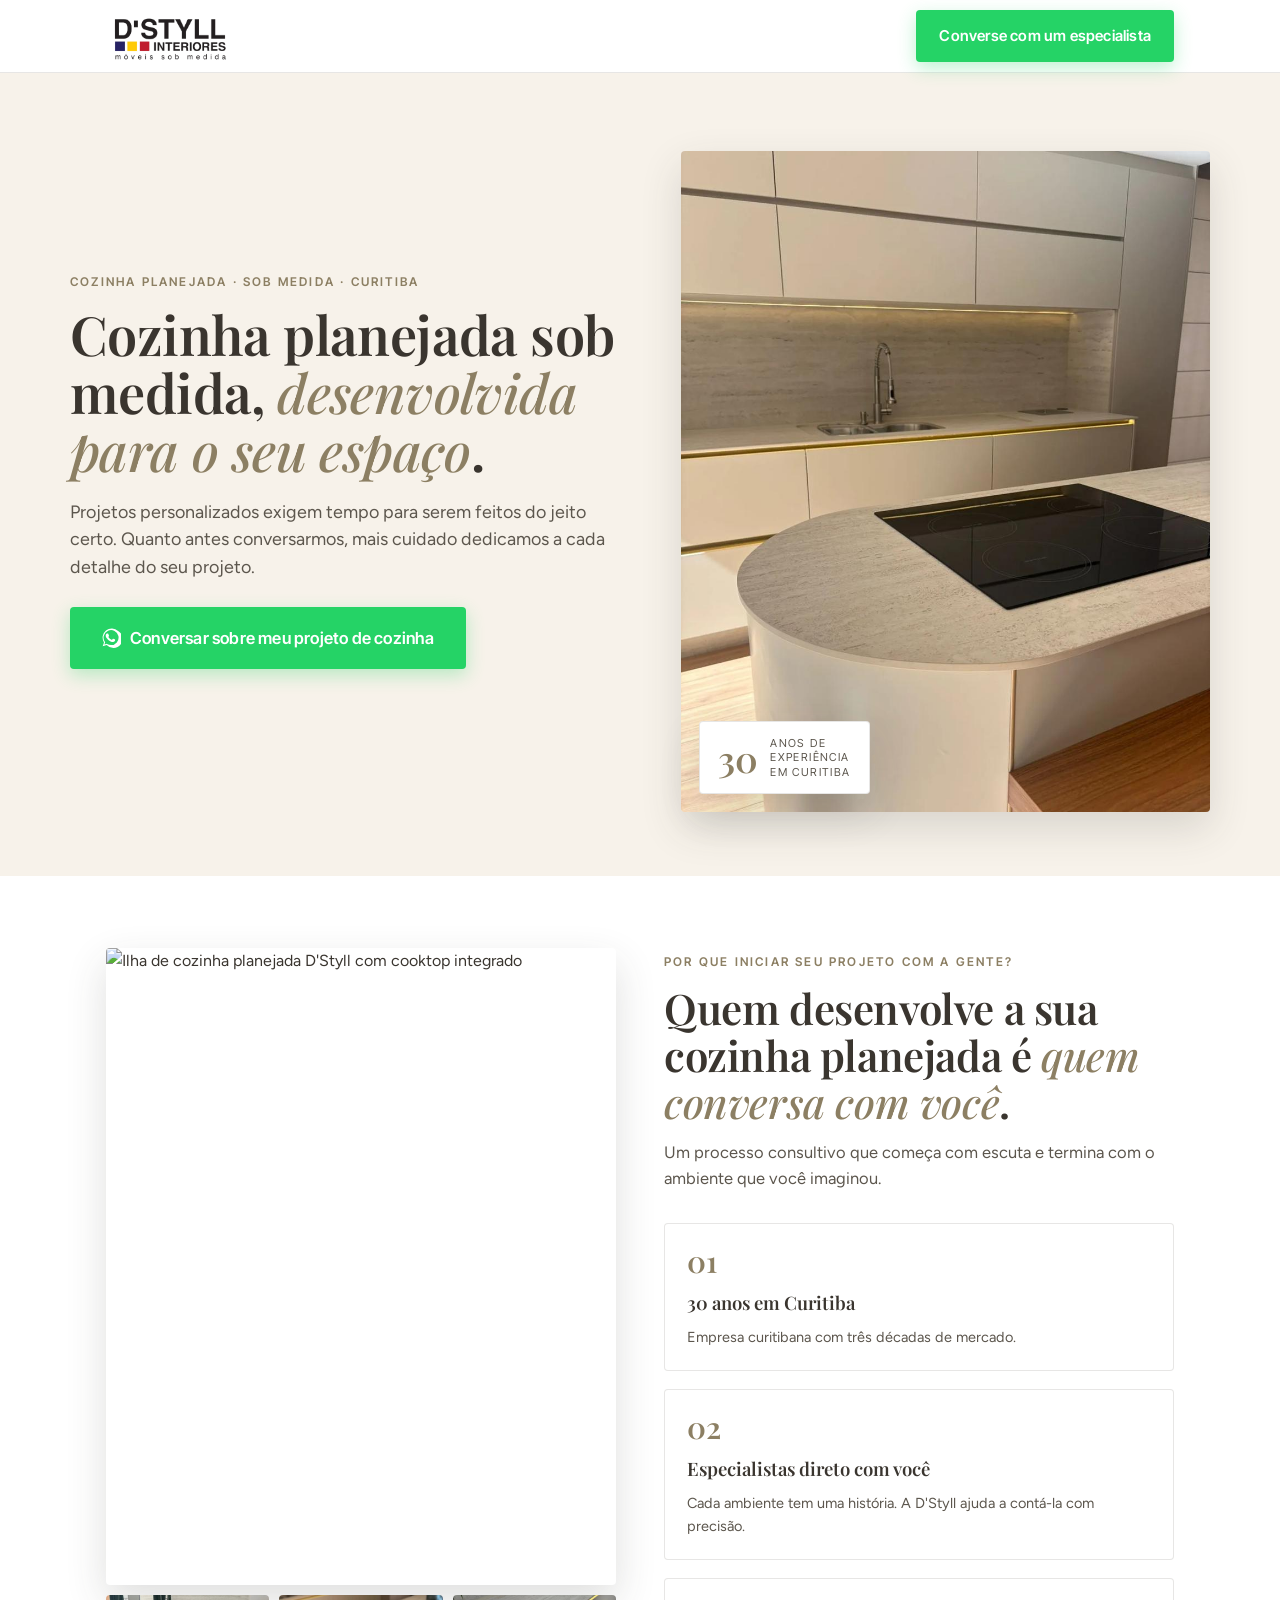
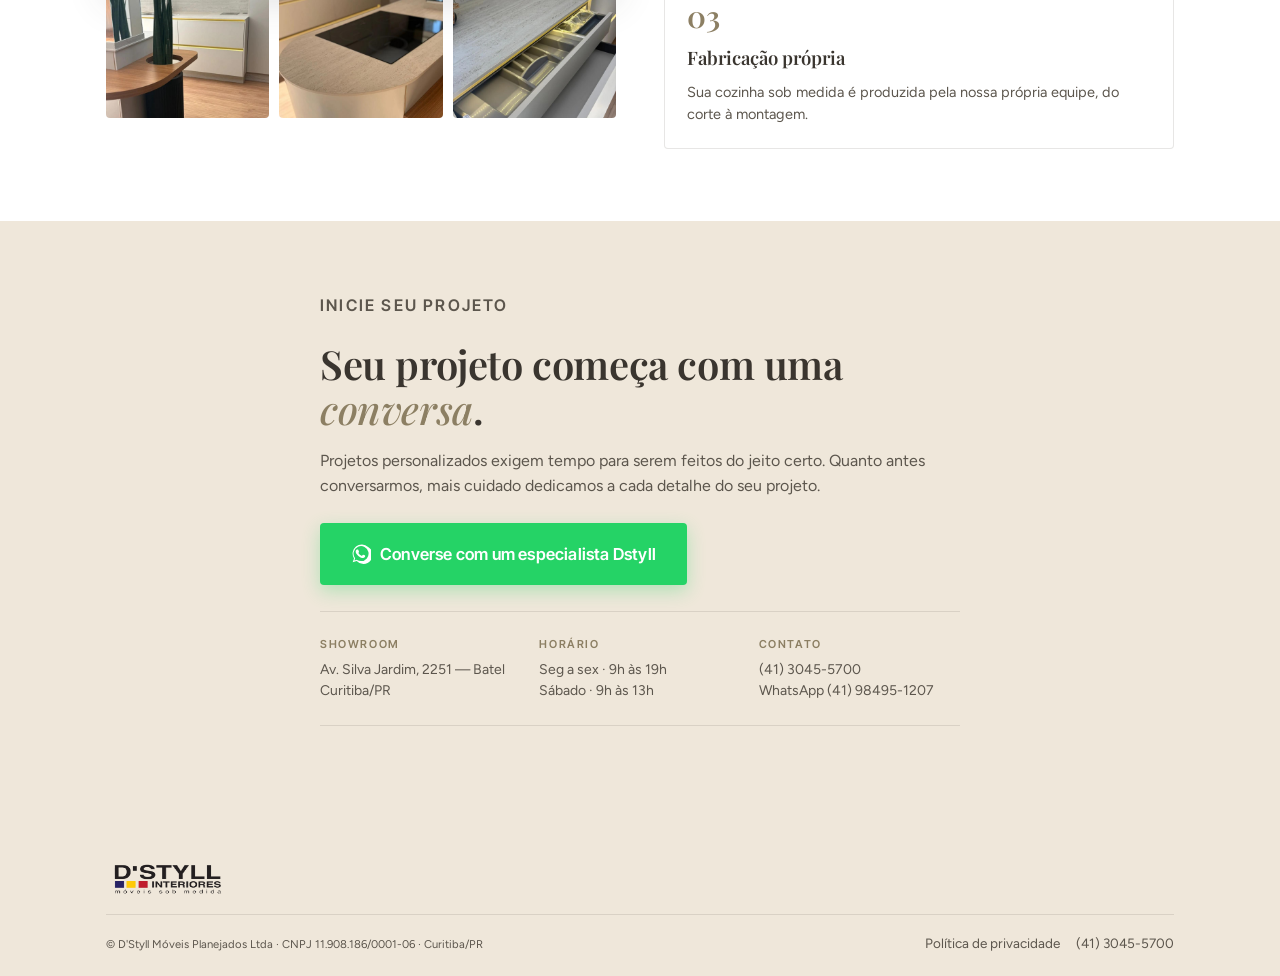
==== cozinha-planejada-google/index.html @ d9ad7149 "revert hero photo, keep new photo as gallery main" ====
<!DOCTYPE html>
<html lang="pt-BR">
<head>
<meta charset="UTF-8">
<meta name="viewport" content="width=device-width, initial-scale=1, viewport-fit=cover">
<meta name="theme-color" content="#FFFFFF">

<!-- Google tag (gtag.js) — Google Ads D'Styll -->
<script async src="https://www.googletagmanager.com/gtag/js?id=AW-17156284701"></script>
<script>
  window.dataLayer = window.dataLayer || [];
  function gtag(){dataLayer.push(arguments);}
  gtag('js', new Date());
  gtag('config', 'AW-17156284701');
</script>

<title>Cozinha Planejada Sob Medida | Móveis de Alto Padrão — D'Styll</title>
<meta name="description" content="Cozinha sob medida, planejada para o seu espaço e em conformidade com o que você imaginou. Atendimento personalizado. Converse com um especialista Dstyll.">
<meta name="robots" content="index,follow,max-image-preview:large">
<link rel="canonical" href="https://destyll.com.br/cozinha-planejada/">

<meta property="og:type" content="website">
<meta property="og:title" content="Cozinha Planejada Sob Medida · Móveis de Alto Padrão | D'Styll">
<meta property="og:description" content="Cozinha planejada desenvolvida para o seu espaço, em conformidade com o que você imaginou.">
<meta property="og:image" content="https://destyll.com.br/cozinha-planejada/imagens/cozinha-showroom.jpg">
<meta property="og:locale" content="pt_BR">

<link rel="icon" type="image/png" href="imagens/logo.png">
<link rel="apple-touch-icon" href="imagens/logo.png">

<link rel="preconnect" href="https://fonts.googleapis.com">
<link rel="preconnect" href="https://fonts.gstatic.com" crossorigin>
<link rel="preload" as="image" href="imagens/cozinha-showroom.jpg" fetchpriority="high">
<link href="https://fonts.googleapis.com/css2?family=Playfair+Display:ital,wght@0,500;0,600;0,700;1,500;1,600&family=Inter+Tight:wght@400;500;600;700&family=Figtree:wght@400;500;600;700&display=swap" rel="stylesheet">
<link rel="stylesheet" href="styles.css">
</head>

<body>

<a class="skip" href="#main">Pular para o conteúdo</a>
<div class="scroll-progress" aria-hidden="true"></div>

<header class="nav" id="top">
  <div class="wrap nav-row">
    <a class="brand" href="#top" aria-label="D'Styll Interiores">
      <img class="brand-logo" src="imagens/logo.png" alt="D'Styll Interiores — móveis sob medida" width="170" height="60">
    </a>
    <a class="btn btn-wpp" href="https://wa.me/5541984951207?text=Ol%C3%A1%2C%20vim%20do%20site%20D%27Styll.%20Quero%20conversar%20sobre%20o%20meu%20projeto%20de%20cozinha%20planejada." rel="nofollow noopener" target="_blank">
      <span class="nav-cta-short">Converse</span>
      <span class="nav-cta-full">Converse com um especialista</span>
    </a>
  </div>
</header>

<main id="main">

  <!-- DOBRA 1 — HERO -->
  <section class="hero">
    <div class="wrap hero-grid">
      <div class="hero-text">
        <p class="kicker kicker--plain">Cozinha planejada · sob medida · Curitiba</p>
        <h1>Cozinha planejada sob medida, <em>desenvolvida para o seu espaço</em>.</h1>
        <p class="lead">Projetos personalizados exigem tempo para serem feitos do jeito certo. Quanto antes conversarmos, mais cuidado dedicamos a cada detalhe do seu projeto.</p>
        <div class="hero-cta">
          <a class="btn btn-wpp btn-lg cta-pulse" href="https://wa.me/5541984951207?text=Ol%C3%A1%2C%20vim%20do%20site%20D%27Styll.%20Quero%20conversar%20sobre%20o%20meu%20projeto%20de%20cozinha%20planejada." rel="nofollow noopener" target="_blank">
            <svg width="20" height="20" viewBox="0 0 24 24" aria-hidden="true"><path fill="currentColor" d="M20.5 3.5A11 11 0 0 0 3.6 17.3L2 22l4.8-1.6A11 11 0 1 0 20.5 3.5Zm-8.6 17a9 9 0 0 1-4.6-1.3l-.3-.2-2.9.9.9-2.8-.2-.3a9 9 0 1 1 7.1 3.7Zm5-6.7c-.3-.1-1.7-.8-1.9-.9-.3-.1-.5-.1-.7.1-.2.3-.8.9-1 1.1-.2.2-.4.2-.6.1a7.4 7.4 0 0 1-3.7-3.2c-.3-.4.3-.4.7-1.3 0-.2 0-.4-.1-.5l-.9-2.2c-.2-.5-.5-.4-.7-.4h-.6c-.2 0-.5.1-.8.4a3 3 0 0 0-1 2.3 5.2 5.2 0 0 0 1.1 2.7 12 12 0 0 0 4.7 4.1c.7.3 1.2.5 1.6.6.7.2 1.3.2 1.8.1.6-.1 1.7-.7 2-1.4.2-.7.2-1.3.2-1.4-.1-.1-.3-.2-.6-.3Z"/></svg>
            Conversar sobre meu projeto de cozinha
          </a>
        </div>
      </div>

      <div class="hero-visual">
        <figure class="hero-img ken">
          <img src="imagens/cozinha-showroom.jpg" alt="Cozinha planejada D'Styll com ilha central, montada no showroom de Curitiba" width="800" height="1000">
        </figure>
        <div class="hero-badge">
          <span class="num stat-num" data-count="30">0</span>
          <span class="lbl">anos de<br>experiência<br>em Curitiba</span>
        </div>
      </div>
    </div>
  </section>

  <!-- DOBRA 2 — DIFERENCIAIS + DETALHES -->
  <section class="section" id="diferenciais">
    <div class="wrap">
      <div class="dif-split">
        <div class="dif-gallery">
          <figure class="g-item dif-gallery-main" data-src="imagens/ilha-cooktop.jpg" tabindex="0" role="button" aria-label="Ampliar foto da cozinha"><img src="imagens/ilha-cooktop.jpg" alt="Ilha de cozinha planejada D'Styll com cooktop integrado" loading="lazy" width="700" height="900"></figure>
          <div class="dif-gallery-row">
            <figure class="g-item" data-src="imagens/detalhe-01.jpg" tabindex="0" role="button" aria-label="Ampliar bancada de apoio em madeira"><img src="imagens/detalhe-01.jpg" alt="Bancada de apoio em madeira com nicho para planta, cozinha planejada D'Styll" loading="lazy" width="600" height="450"></figure>
            <figure class="g-item" data-src="imagens/detalhe-02.jpg" tabindex="0" role="button" aria-label="Ampliar cooktop na ilha"><img src="imagens/detalhe-02.jpg" alt="Cooktop integrado na ilha de bancada em porcelanato, cozinha planejada D'Styll" loading="lazy" width="600" height="450"></figure>
            <figure class="g-item" data-src="imagens/detalhe-03.jpg" tabindex="0" role="button" aria-label="Ampliar gaveta organizadora"><img src="imagens/detalhe-03.jpg" alt="Detalhe de gaveta organizadora com iluminação interna, cozinha planejada D'Styll" loading="lazy" width="600" height="450"></figure>
          </div>
        </div>

        <div class="dif-content">
          <header class="section-head dif-head">
            <p class="kicker kicker--plain">Por que iniciar seu projeto com a gente?</p>
            <h2>Quem desenvolve a sua cozinha planejada é <em>quem conversa com você</em>.</h2>
            <p class="section-sub">Um processo consultivo que começa com escuta e termina com o ambiente que você imaginou.</p>
          </header>

          <ol class="dif-list">
            <li class="dif">
              <span class="dif-num">01</span>
              <h3>30 anos em Curitiba</h3>
              <p>Empresa curitibana com três décadas de mercado.</p>
            </li>
            <li class="dif">
              <span class="dif-num">02</span>
              <h3>Especialistas direto com você</h3>
              <p>Cada ambiente tem uma história. A D'Styll ajuda a contá-la com precisão.</p>
            </li>
            <li class="dif">
              <span class="dif-num">03</span>
              <h3>Fabricação própria</h3>
              <p>Sua cozinha sob medida é produzida pela nossa própria equipe, do corte à montagem.</p>
            </li>
          </ol>
        </div>
      </div>
    </div>
  </section>

  <!-- DOBRA 3 — CONTATO -->
  <section class="section section-bege" id="contato">
    <div class="wrap contact-grid">

      <div class="contact-text contact-text--solo">
        <p class="kicker kicker--plain kicker--lg">Inicie seu projeto</p>
        <h2>Seu projeto começa com uma <em>conversa</em>.</h2>
        <p>Projetos personalizados exigem tempo para serem feitos do jeito certo. Quanto antes conversarmos, mais cuidado dedicamos a cada detalhe do seu projeto.</p>

        <div class="hero-cta" style="margin-top:8px;">
          <a class="btn btn-wpp btn-lg" href="https://wa.me/5541984951207?text=Ol%C3%A1%2C%20vim%20do%20site%20D%27Styll.%20Quero%20conversar%20sobre%20o%20meu%20projeto%20de%20cozinha%20planejada." rel="nofollow noopener" target="_blank">
            <svg width="20" height="20" viewBox="0 0 24 24" aria-hidden="true"><path fill="currentColor" d="M20.5 3.5A11 11 0 0 0 3.6 17.3L2 22l4.8-1.6A11 11 0 1 0 20.5 3.5Zm-8.6 17a9 9 0 0 1-4.6-1.3l-.3-.2-2.9.9.9-2.8-.2-.3a9 9 0 1 1 7.1 3.7Zm5-6.7c-.3-.1-1.7-.8-1.9-.9-.3-.1-.5-.1-.7.1-.2.3-.8.9-1 1.1-.2.2-.4.2-.6.1a7.4 7.4 0 0 1-3.7-3.2c-.3-.4.3-.4.7-1.3 0-.2 0-.4-.1-.5l-.9-2.2c-.2-.5-.5-.4-.7-.4h-.6c-.2 0-.5.1-.8.4a3 3 0 0 0-1 2.3 5.2 5.2 0 0 0 1.1 2.7 12 12 0 0 0 4.7 4.1c.7.3 1.2.5 1.6.6.7.2 1.3.2 1.8.1.6-.1 1.7-.7 2-1.4.2-.7.2-1.3.2-1.4-.1-.1-.3-.2-.6-.3Z"/></svg>
            Converse com um especialista Dstyll
          </a>
        </div>

        <div class="contact-info">
          <div>
            <strong>Showroom</strong>
            Av. Silva Jardim, 2251 — Batel<br>Curitiba/PR
          </div>
          <div>
            <strong>Horário</strong>
            Seg a sex · 9h às 19h<br>Sábado · 9h às 13h
          </div>
          <div>
            <strong>Contato</strong>
            <a href="tel:+554130455700">(41) 3045-5700</a><br>
            <a href="https://wa.me/5541984951207" rel="nofollow noopener" target="_blank">WhatsApp (41) 98495-1207</a>
          </div>
        </div>

      </div>

    </div>
  </section>

</main>

<footer class="site-footer">
  <div class="wrap">
    <div class="footer-brand">
      <img src="imagens/logo.png" alt="D'Styll Interiores" width="120" height="42">
    </div>
    <div class="footer-row">
      <small>© D'Styll Móveis Planejados Ltda · CNPJ 11.908.186/0001-06 · Curitiba/PR</small>
      <div class="footer-links">
        <a href="politica-privacidade.html">Política de privacidade</a>
        <a href="tel:+554130455700">(41) 3045-5700</a>
      </div>
    </div>
  </div>
</footer>

<!-- Lightbox -->
<dialog id="lightbox" aria-label="Foto ampliada">
  <button class="lb-close" aria-label="Fechar">×</button>
  <img id="lb-img" alt="">
</dialog>


<!-- Conversão Google Ads — clique no WhatsApp -->
<script>
  document.addEventListener('DOMContentLoaded', function () {
    document.querySelectorAll('a[href*="wa.me"], a[href*="api.whatsapp.com"]').forEach(function (a) {
      a.addEventListener('click', function () {
        if (typeof gtag === 'function') {
          gtag('event', 'conversion', { 'send_to': 'AW-17156284701/26KrCPHPoI0cEJ3C4PQ_' });
        }
      });
    });
  });
</script>

<script src="script.js" defer></script>
</body>
</html>
---- cozinha-planejada-google/styles.css ----
/* D'Styll — LP Cozinha Planejada (Google Ads)
   Paleta: fendi #A99A7C · cinza #6E6A64 · bege #EFE7DA · branco #FFFFFF · texto #3A352F
   Sem preto pesado em fundo — só tons claros e o verde do WhatsApp no CTA.
   Tipografia: Playfair Display · Inter Tight · Figtree. Mobile-first, só 3 seções. */

:root {
  --fendi: #A99A7C;
  --fendi-2: #8C7F63;
  --cinza: #6E6A64;
  --bege: #EFE7DA;
  --bege-2: #F7F2EA;
  --ink: #3A352F;
  --ink-soft: #5C564D;
  --paper: #FFFFFF;
  --line: rgba(58,53,47,.12);
  --wpp: #25D366;
  --wpp-2: #1FB955;
  --shadow: 0 6px 22px rgba(58,53,47,.10);
  --shadow-lg: 0 16px 40px rgba(58,53,47,.16);
  --r: 4px;
  --container: 1140px;

  --f-display: "Playfair Display", Georgia, serif;
  --f-ui: "Inter Tight", system-ui, -apple-system, "Segoe UI", Roboto, Arial, sans-serif;
  --f-body: "Figtree", system-ui, -apple-system, "Segoe UI", Roboto, Arial, sans-serif;
}

* { box-sizing: border-box; }
html { scroll-behavior: smooth; -webkit-text-size-adjust: 100%; }
body {
  margin: 0;
  font-family: var(--f-body);
  font-size: 16px;
  line-height: 1.6;
  color: var(--ink);
  background: var(--paper);
  -webkit-font-smoothing: antialiased;
}
img { max-width: 100%; height: auto; display: block; }
a { color: inherit; text-decoration: none; }
ul { list-style: none; padding: 0; margin: 0; }

.wrap { max-width: var(--container); margin: 0 auto; padding: 0 20px; }
@media (min-width: 720px) { .wrap { padding: 0 36px; } }

.skip { position: absolute; left: -9999px; top: 0; background: var(--ink); color: #fff; padding: 12px 16px; z-index: 100; }
.skip:focus { left: 8px; top: 8px; }

/* ---------- NAV ---------- */
.nav {
  position: sticky; top: 0; z-index: 50;
  background: rgba(255,255,255,.97);
  backdrop-filter: saturate(160%) blur(8px);
  border-bottom: 1px solid var(--line);
}
.nav-row { display: flex; align-items: center; justify-content: space-between; gap: 12px; min-height: 72px; flex-wrap: nowrap; }
.brand-logo { width: auto; height: 44px; object-fit: contain; flex-shrink: 0; }
@media (min-width: 720px) { .brand-logo { height: 54px; } }
.nav-cta-short { display: inline; }
.nav-cta-full { display: none; }
@media (min-width: 480px) { .nav-cta-short { display: none; } .nav-cta-full { display: inline; } }

/* ---------- BUTTONS ---------- */
.btn {
  display: inline-flex; align-items: center; justify-content: center;
  gap: 9px; padding: 13px 22px; min-height: 48px;
  font-family: var(--f-ui); font-size: 15px; font-weight: 600;
  border-radius: var(--r); border: 1.5px solid transparent;
  cursor: pointer; transition: all .18s ease;
  letter-spacing: .2px; white-space: nowrap;
}
.btn svg { flex-shrink: 0; width: 18px; height: 18px; display: block; }
.btn-lg svg { width: 20px; height: 20px; }
.btn-wpp { background: var(--wpp); color: #fff; box-shadow: 0 6px 18px rgba(37,211,102,.3); }
.btn-wpp:hover { background: var(--wpp-2); transform: translateY(-1px); box-shadow: 0 10px 24px rgba(37,211,102,.4); }
.btn-ghost { background: transparent; color: var(--ink); border-color: var(--line); }
.btn-ghost:hover { background: var(--bege); }
.btn-lg { padding: 17px 30px; font-size: 16.5px; min-height: 54px; }
.btn-block { display: flex; width: 100%; }

.cta-pulse { position: relative; }
.cta-pulse::after {
  content: ""; position: absolute; inset: 0; border-radius: inherit;
  box-shadow: 0 0 0 0 rgba(37,211,102,.45);
  animation: ctaPulse 2.2s ease-out infinite; pointer-events: none;
}
@keyframes ctaPulse {
  0% { box-shadow: 0 0 0 0 rgba(37,211,102,.45); }
  70% { box-shadow: 0 0 0 16px rgba(37,211,102,0); }
  100% { box-shadow: 0 0 0 0 rgba(37,211,102,0); }
}

/* ---------- UTIL ---------- */
.kicker {
  font-family: var(--f-ui); font-size: 12px; font-weight: 600;
  text-transform: uppercase; letter-spacing: 2.2px; margin: 0 0 14px;
  color: var(--fendi-2); display: inline-flex; align-items: center; gap: 10px;
}
.kicker::before { content: ""; width: 26px; height: 2px; background: var(--fendi); display: inline-block; }
.kicker--plain::before { display: none; }
.kicker--lg { font-size: 16px; }

/* ---------- DOBRA 1 — HERO ---------- */
.hero { background: var(--bege-2); padding: 28px 0 0; overflow: hidden; }
.hero-grid {
  display: grid; gap: 32px; grid-template-columns: 1fr; align-items: center;
  padding: 30px 0 48px;
}
@media (min-width: 960px) { .hero-grid { grid-template-columns: 1.05fr 1fr; gap: 56px; padding: 50px 0 64px; } }
.hero-text { max-width: 600px; }
.hero h1 {
  font-family: var(--f-display); font-weight: 600;
  font-size: clamp(32px, 5.6vw, 54px); line-height: 1.08;
  margin: 0 0 18px; letter-spacing: -.6px; color: var(--ink);
}
.hero h1 em { font-style: italic; color: var(--fendi-2); font-weight: 500; }
.hero .lead {
  font-size: clamp(16px, 1.4vw, 18px); line-height: 1.55; max-width: 54ch;
  color: var(--ink-soft); margin: 0 0 26px;
}
.hero-cta { display: flex; flex-wrap: wrap; gap: 14px; align-items: center; margin-bottom: 26px; }
.hero-trust { display: flex; gap: 12px; align-items: center; padding-top: 18px; border-top: 1px solid var(--line); }
.hero-trust .stars { color: var(--fendi-2); letter-spacing: 2px; font-size: 17px; }
.hero-trust p { margin: 0; font-size: 13.5px; color: var(--ink-soft); line-height: 1.4; }

.hero-visual { position: relative; }
.hero-img { margin: 0; overflow: hidden; border-radius: var(--r); aspect-ratio: 4/5; box-shadow: var(--shadow-lg); }
.hero-img img { width: 100%; height: 100%; object-fit: cover; }
.hero-img.ken img { animation: ken 18s ease-in-out infinite alternate; transform-origin: center 40%; }
@keyframes ken { 0% { transform: scale(1.0); } 100% { transform: scale(1.08); } }
.hero-badge {
  position: absolute; left: 18px; bottom: 18px;
  background: var(--paper); color: var(--ink);
  padding: 14px 18px; border-radius: var(--r);
  display: flex; align-items: center; gap: 12px;
  box-shadow: var(--shadow-lg); border: 1px solid var(--line);
  animation: floatBadge 4.6s ease-in-out infinite;
}
@keyframes floatBadge { 0%, 100% { transform: translateY(0); } 50% { transform: translateY(-6px); } }
.hero-badge .num { font-family: var(--f-display); font-size: 36px; font-weight: 600; line-height: 1; color: var(--fendi-2); }
.hero-badge .lbl { font-family: var(--f-ui); font-size: 11px; text-transform: uppercase; letter-spacing: 1.4px; line-height: 1.3; color: var(--ink-soft); }

/* ---------- SCROLL PROGRESS ---------- */
.scroll-progress {
  position: fixed; top: 0; left: 0; right: 0; height: 3px;
  background: linear-gradient(90deg, var(--fendi), var(--fendi-2));
  transform-origin: left center; transform: scaleX(0);
  z-index: 99; pointer-events: none; transition: transform .08s linear;
}

/* ---------- LIGHTBOX ---------- */
#lightbox { border: 0; padding: 0; background: rgba(58,53,47,.96); max-width: 96vw; max-height: 96vh; width: auto; height: auto; border-radius: var(--r); color: #fff; }
#lightbox::backdrop { background: rgba(58,53,47,.86); }
#lightbox img { max-width: 96vw; max-height: 90vh; object-fit: contain; }
.lb-close { position: absolute; top: 10px; right: 14px; background: transparent; border: 0; color: #fff; font-size: 34px; line-height: 1; cursor: pointer; }

/* ---------- SECTIONS ---------- */
.section { padding: 72px 0; }
.section-bege { background: var(--bege); }
.section-head { max-width: 680px; margin: 0 auto 44px; text-align: center; }
.section-head h2 {
  font-family: var(--f-display); font-weight: 600; font-size: clamp(28px, 4.2vw, 42px);
  line-height: 1.12; letter-spacing: -.4px; margin: 0 0 14px; color: var(--ink);
}
.section-head h2 em { font-style: italic; color: var(--fendi-2); font-weight: 500; }
.section-sub { color: var(--ink-soft); font-size: 16.5px; max-width: 58ch; margin: 0 auto; line-height: 1.55; }

/* ---------- DOBRA 2 — DIFERENCIAIS ---------- */
.dif-split { display: grid; gap: 32px; grid-template-columns: 1fr; align-items: start; }
@media (min-width: 900px) { .dif-split { grid-template-columns: 1fr 1fr; gap: 48px; } }

.dif-gallery-main { margin: 0; overflow: hidden; border-radius: var(--r); aspect-ratio: 4/5; box-shadow: var(--shadow-lg); cursor: zoom-in; }
.dif-gallery-main img { width: 100%; height: 100%; object-fit: cover; }
.dif-gallery-row { display: grid; gap: 10px; grid-template-columns: repeat(3, 1fr); margin-top: 10px; }
.dif-gallery-row figure { margin: 0; overflow: hidden; border-radius: var(--r); aspect-ratio: 4/3; cursor: zoom-in; }
.dif-gallery-row img { width: 100%; height: 100%; object-fit: cover; }
.g-item img { transition: transform .5s ease; }
.g-item:hover img { transform: scale(1.05); }

.dif-head { text-align: left; max-width: none; margin: 0 0 32px; }

.dif-list { display: flex; flex-direction: column; gap: 18px; list-style: none; padding: 0; margin: 0; }
.dif {
  background: var(--paper); border: 1px solid var(--line); border-radius: var(--r);
  padding: 22px 22px; text-align: left; position: relative;
  transition: transform .25s ease, box-shadow .25s ease, border-color .25s ease;
}
.dif:hover { box-shadow: var(--shadow); border-color: var(--fendi); }
.dif::after {
  content: ""; position: absolute; left: 0; right: 0; bottom: 0; height: 3px;
  background: var(--fendi); transform: scaleX(0); transform-origin: left;
  transition: transform .4s cubic-bezier(.2,.7,.3,1);
}
.dif:hover::after { transform: scaleX(1); }
@media (hover: hover) and (pointer: fine) { .dif { transform-style: preserve-3d; } }
.dif .dif-num { font-family: var(--f-display); font-size: 30px; color: var(--fendi-2); font-weight: 600; line-height: 1; display: block; margin-bottom: 12px; }
.dif h3 { font-family: var(--f-display); font-weight: 600; font-size: 18.5px; margin: 0 0 8px; color: var(--ink); }
.dif p { margin: 0; font-size: 14.5px; color: var(--ink-soft); line-height: 1.55; }

/* ---------- DOBRA 3 — CONTATO ---------- */
.contact-grid { display: grid; gap: 40px; grid-template-columns: 1fr; }
@media (min-width: 960px) { .contact-grid { grid-template-columns: 1.1fr 1fr; gap: 56px; } }
.contact-text--solo { max-width: 640px; margin: 0 auto; }
@media (min-width: 960px) { .contact-grid:has(.contact-text--solo) { grid-template-columns: 1fr; } }
.contact-text h2 {
  font-family: var(--f-display); font-weight: 600; font-size: clamp(28px, 4vw, 40px);
  line-height: 1.12; letter-spacing: -.4px; margin: 0 0 16px; color: var(--ink);
}
.contact-text h2 em { font-style: italic; color: var(--fendi-2); font-weight: 500; }
.contact-text > p { color: var(--ink-soft); font-size: 16px; line-height: 1.6; margin: 0 0 24px; }

.contact-info { display: grid; gap: 18px; grid-template-columns: 1fr; margin-bottom: 20px; padding: 24px 0; border-top: 1px solid var(--line); border-bottom: 1px solid var(--line); }
@media (min-width: 600px) { .contact-info { grid-template-columns: repeat(3, 1fr); } }

.trust-row {
  display: flex; flex-wrap: wrap; gap: 10px 22px; margin: 22px 0 0; padding-top: 18px;
  border-top: 1px solid var(--line);
}
.trust-row li {
  font-size: 13.5px; color: var(--ink-soft); display: flex; align-items: center; gap: 6px;
}
.trust-row strong { color: var(--fendi-2); font-family: var(--f-ui); font-weight: 700; }
.contact-info > div { font-size: 14px; color: var(--ink-soft); line-height: 1.5; }
.contact-info strong { display: block; font-family: var(--f-ui); font-size: 11px; font-weight: 600; color: var(--fendi-2); text-transform: uppercase; letter-spacing: 1.6px; margin-bottom: 6px; }

/* ---------- FOOTER ---------- */
.site-footer { background: var(--bege); color: var(--ink-soft); padding: 40px 0 22px; font-size: 13.5px; }
.footer-row { display: flex; flex-wrap: wrap; justify-content: space-between; gap: 16px; align-items: center; border-top: 1px solid var(--line); padding-top: 18px; margin-top: 8px; }
.footer-brand { display: flex; align-items: center; gap: 14px; margin-bottom: 18px; }
.footer-brand img { height: 38px; }
.footer-links { display: flex; gap: 16px; flex-wrap: wrap; }
.footer-links a:hover { color: var(--fendi-2); }

/* ---------- REVEAL ---------- */
.reveal { opacity: 0; transform: translateY(22px); transition: opacity .6s ease, transform .6s ease; }
.reveal.is-in { opacity: 1; transform: translateY(0); }
.reveal.delay-1 { transition-delay: .08s; }
.reveal.delay-2 { transition-delay: .16s; }
.reveal.delay-3 { transition-delay: .24s; }

:focus-visible { outline: 2px solid var(--fendi-2); outline-offset: 2px; }
@media (prefers-reduced-motion: reduce) {
  *, *::before, *::after { animation: none !important; transition: none !important; }
  html { scroll-behavior: auto; }
  .reveal { opacity: 1; transform: none; }
}
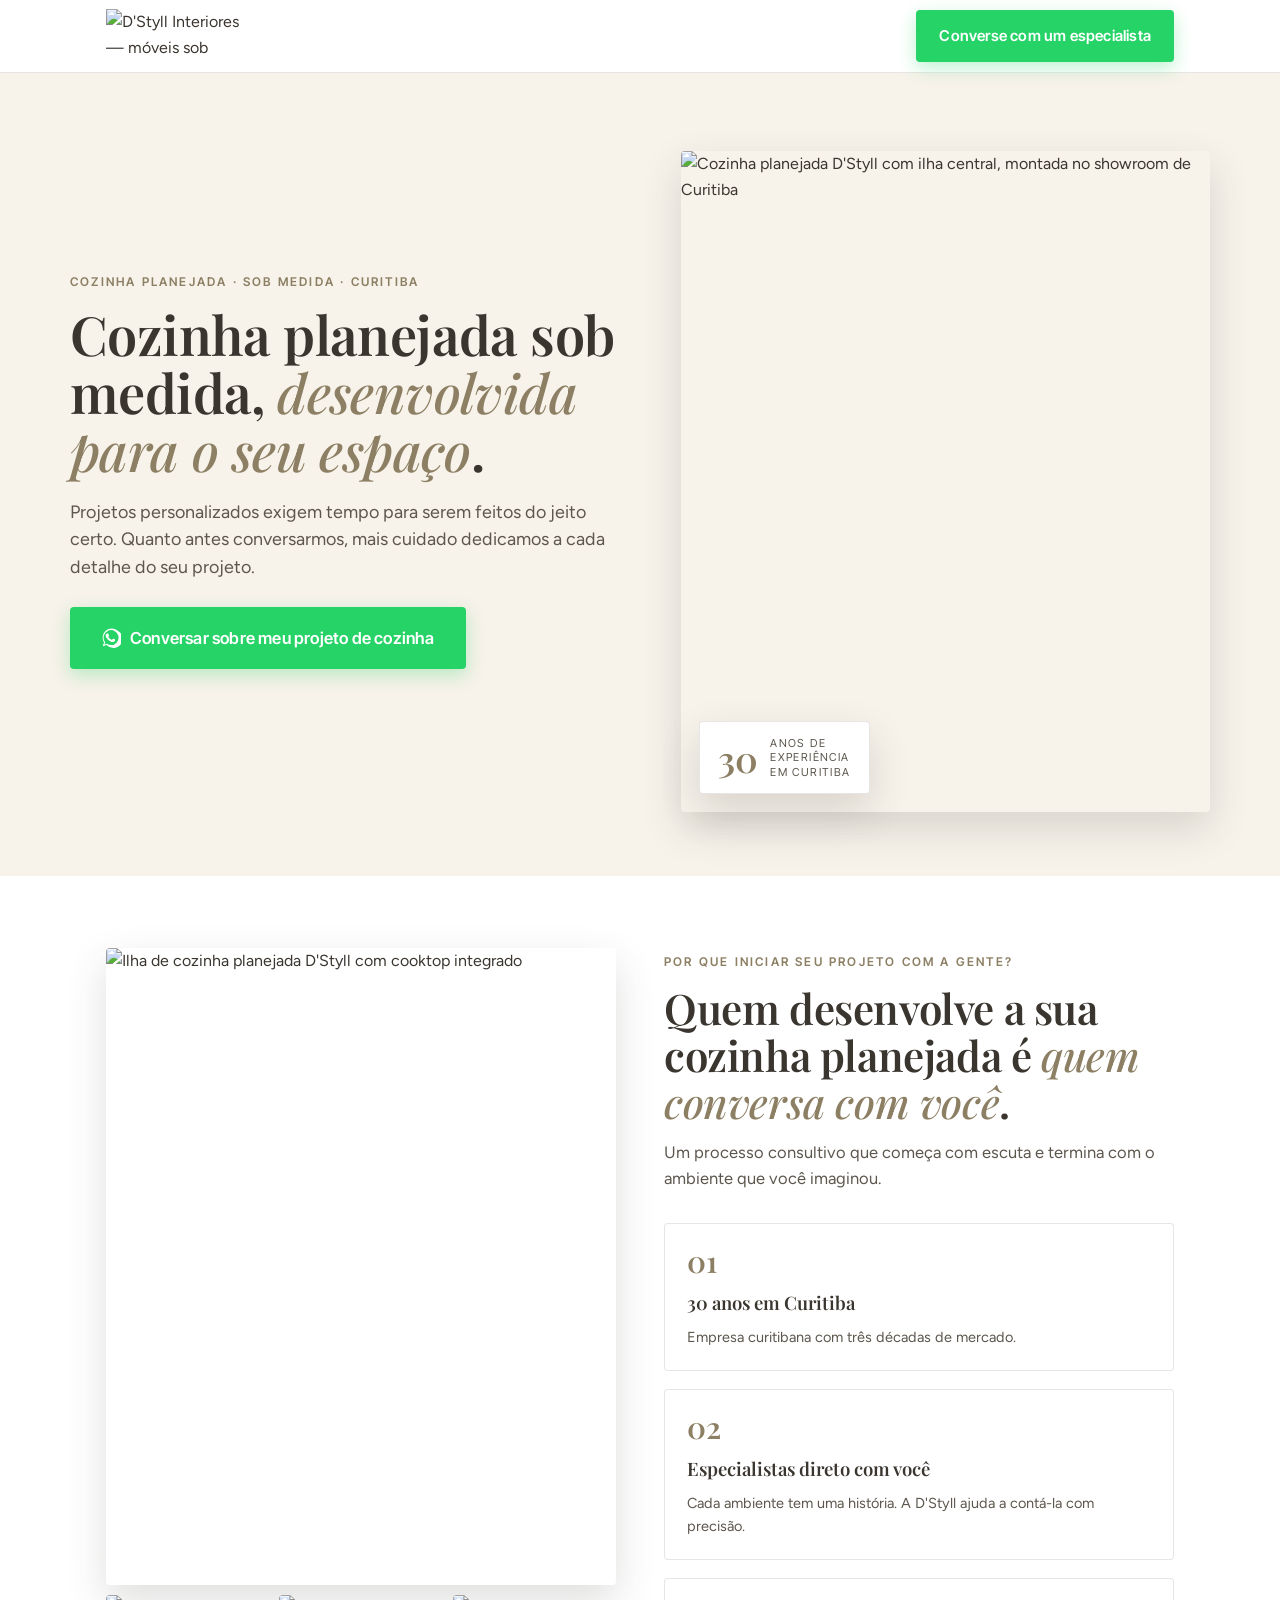
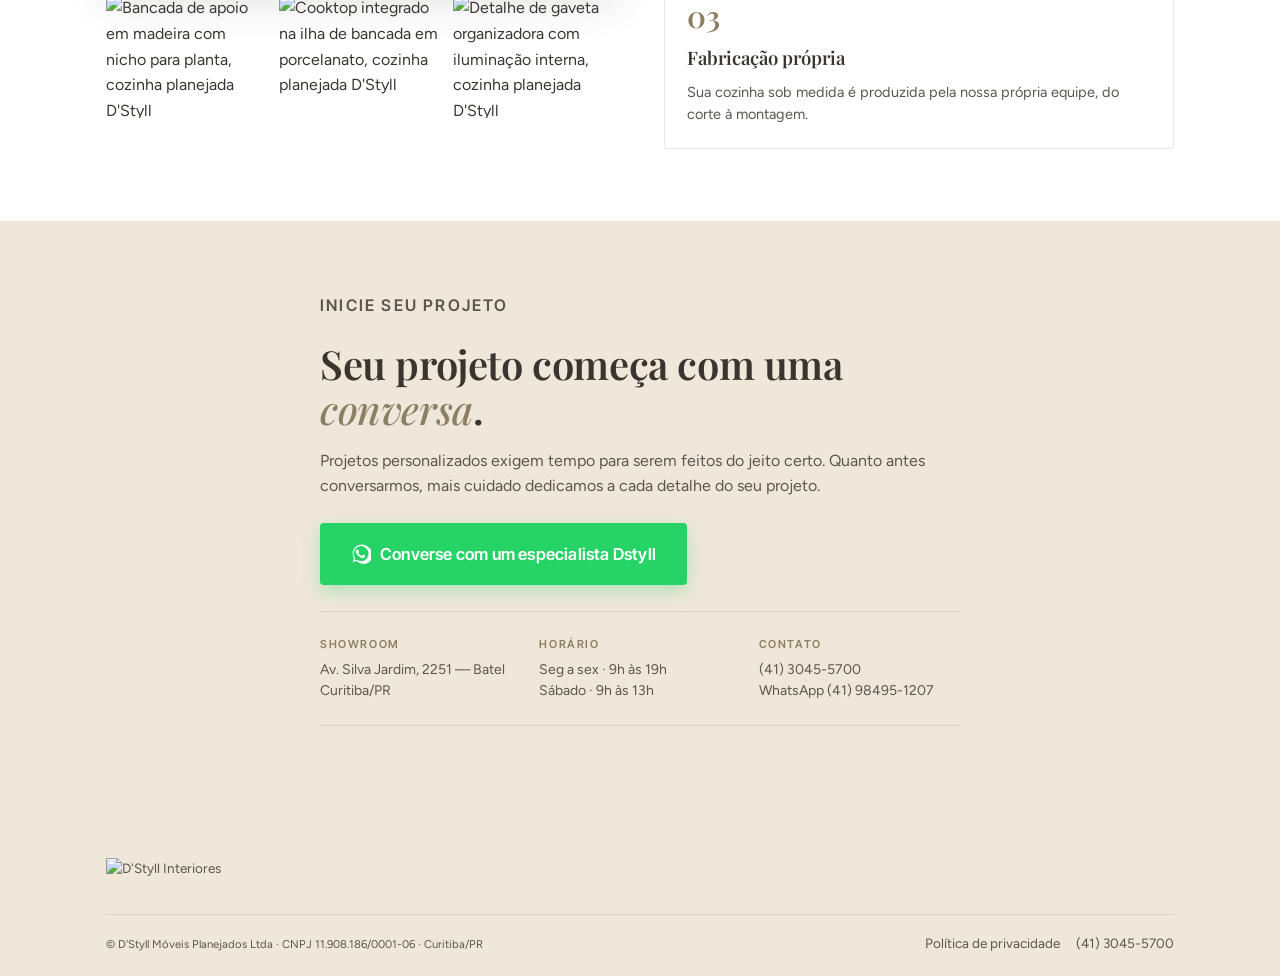
==== commit 2dc84517: "perf+seo: webp images, async fonts, dead JS cleanup, JSON-LD" ====
--- a/cozinha-planejada-google/index.html
+++ b/cozinha-planejada-google/index.html
@@ -30,9 +30,35 @@
 
 <link rel="preconnect" href="https://fonts.googleapis.com">
 <link rel="preconnect" href="https://fonts.gstatic.com" crossorigin>
-<link rel="preload" as="image" href="imagens/cozinha-showroom.jpg" fetchpriority="high">
-<link href="https://fonts.googleapis.com/css2?family=Playfair+Display:ital,wght@0,500;0,600;0,700;1,500;1,600&family=Inter+Tight:wght@400;500;600;700&family=Figtree:wght@400;500;600;700&display=swap" rel="stylesheet">
+<link rel="preload" as="image" href="imagens/cozinha-showroom.webp" fetchpriority="high">
+<link rel="preload" as="style" href="https://fonts.googleapis.com/css2?family=Playfair+Display:ital,wght@0,500;0,600;0,700;1,500;1,600&family=Inter+Tight:wght@400;500;600;700&family=Figtree:wght@400;500;600;700&display=swap">
+<link href="https://fonts.googleapis.com/css2?family=Playfair+Display:ital,wght@0,500;0,600;0,700;1,500;1,600&family=Inter+Tight:wght@400;500;600;700&family=Figtree:wght@400;500;600;700&display=swap" rel="stylesheet" media="print" onload="this.media='all'">
+<noscript><link href="https://fonts.googleapis.com/css2?family=Playfair+Display:ital,wght@0,500;0,600;0,700;1,500;1,600&family=Inter+Tight:wght@400;500;600;700&family=Figtree:wght@400;500;600;700&display=swap" rel="stylesheet"></noscript>
 <link rel="stylesheet" href="styles.css">
+
+<script type="application/ld+json">
+{
+  "@context": "https://schema.org",
+  "@type": "HomeAndConstructionBusiness",
+  "name": "D'Styll Móveis Planejados",
+  "image": "https://destyll.com.br/cozinha-planejada/imagens/cozinha-showroom.jpg",
+  "telephone": "+554130455700",
+  "priceRange": "$$",
+  "address": {
+    "@type": "PostalAddress",
+    "streetAddress": "Av. Silva Jardim, 2251 — Batel",
+    "addressLocality": "Curitiba",
+    "addressRegion": "PR",
+    "addressCountry": "BR"
+  },
+  "openingHoursSpecification": [
+    { "@type": "OpeningHoursSpecification", "dayOfWeek": ["Monday","Tuesday","Wednesday","Thursday","Friday"], "opens": "09:00", "closes": "19:00" },
+    { "@type": "OpeningHoursSpecification", "dayOfWeek": "Saturday", "opens": "09:00", "closes": "13:00" }
+  ],
+  "areaServed": "Curitiba",
+  "makesOffer": { "@type": "Offer", "itemOffered": { "@type": "Service", "name": "Cozinha planejada sob medida" } }
+}
+</script>
 </head>
 
 <body>
@@ -43,7 +69,7 @@
 <header class="nav" id="top">
   <div class="wrap nav-row">
     <a class="brand" href="#top" aria-label="D'Styll Interiores">
-      <img class="brand-logo" src="imagens/logo.png" alt="D'Styll Interiores — móveis sob medida" width="170" height="60">
+      <picture><source srcset="imagens/logo.webp" type="image/webp"><img class="brand-logo" src="imagens/logo.png" alt="D'Styll Interiores — móveis sob medida" width="170" height="60"></picture>
     </a>
     <a class="btn btn-wpp" href="https://wa.me/5541984951207?text=Ol%C3%A1%2C%20vim%20do%20site%20D%27Styll.%20Quero%20conversar%20sobre%20o%20meu%20projeto%20de%20cozinha%20planejada." rel="nofollow noopener" target="_blank">
       <span class="nav-cta-short">Converse</span>
@@ -71,7 +97,10 @@
 
       <div class="hero-visual">
         <figure class="hero-img ken">
-          <img src="imagens/cozinha-showroom.jpg" alt="Cozinha planejada D'Styll com ilha central, montada no showroom de Curitiba" width="800" height="1000">
+          <picture>
+            <source srcset="imagens/cozinha-showroom.webp" type="image/webp">
+            <img src="imagens/cozinha-showroom.jpg" alt="Cozinha planejada D'Styll com ilha central, montada no showroom de Curitiba" width="800" height="1000" fetchpriority="high">
+          </picture>
         </figure>
         <div class="hero-badge">
           <span class="num stat-num" data-count="30">0</span>
@@ -86,11 +115,11 @@
     <div class="wrap">
       <div class="dif-split">
         <div class="dif-gallery">
-          <figure class="g-item dif-gallery-main" data-src="imagens/ilha-cooktop.jpg" tabindex="0" role="button" aria-label="Ampliar foto da cozinha"><img src="imagens/ilha-cooktop.jpg" alt="Ilha de cozinha planejada D'Styll com cooktop integrado" loading="lazy" width="700" height="900"></figure>
+          <figure class="g-item dif-gallery-main" data-src="imagens/ilha-cooktop.jpg" tabindex="0" role="button" aria-label="Ampliar foto da cozinha"><picture><source srcset="imagens/ilha-cooktop.webp" type="image/webp"><img src="imagens/ilha-cooktop.jpg" alt="Ilha de cozinha planejada D'Styll com cooktop integrado" loading="lazy" width="700" height="900"></picture></figure>
           <div class="dif-gallery-row">
-            <figure class="g-item" data-src="imagens/detalhe-01.jpg" tabindex="0" role="button" aria-label="Ampliar bancada de apoio em madeira"><img src="imagens/detalhe-01.jpg" alt="Bancada de apoio em madeira com nicho para planta, cozinha planejada D'Styll" loading="lazy" width="600" height="450"></figure>
-            <figure class="g-item" data-src="imagens/detalhe-02.jpg" tabindex="0" role="button" aria-label="Ampliar cooktop na ilha"><img src="imagens/detalhe-02.jpg" alt="Cooktop integrado na ilha de bancada em porcelanato, cozinha planejada D'Styll" loading="lazy" width="600" height="450"></figure>
-            <figure class="g-item" data-src="imagens/detalhe-03.jpg" tabindex="0" role="button" aria-label="Ampliar gaveta organizadora"><img src="imagens/detalhe-03.jpg" alt="Detalhe de gaveta organizadora com iluminação interna, cozinha planejada D'Styll" loading="lazy" width="600" height="450"></figure>
+            <figure class="g-item" data-src="imagens/detalhe-01.jpg" tabindex="0" role="button" aria-label="Ampliar bancada de apoio em madeira"><picture><source srcset="imagens/detalhe-01.webp" type="image/webp"><img src="imagens/detalhe-01.jpg" alt="Bancada de apoio em madeira com nicho para planta, cozinha planejada D'Styll" loading="lazy" width="600" height="450"></picture></figure>
+            <figure class="g-item" data-src="imagens/detalhe-02.jpg" tabindex="0" role="button" aria-label="Ampliar cooktop na ilha"><picture><source srcset="imagens/detalhe-02.webp" type="image/webp"><img src="imagens/detalhe-02.jpg" alt="Cooktop integrado na ilha de bancada em porcelanato, cozinha planejada D'Styll" loading="lazy" width="600" height="450"></picture></figure>
+            <figure class="g-item" data-src="imagens/detalhe-03.jpg" tabindex="0" role="button" aria-label="Ampliar gaveta organizadora"><picture><source srcset="imagens/detalhe-03.webp" type="image/webp"><img src="imagens/detalhe-03.jpg" alt="Detalhe de gaveta organizadora com iluminação interna, cozinha planejada D'Styll" loading="lazy" width="600" height="450"></picture></figure>
           </div>
         </div>
 
@@ -165,7 +194,7 @@
 <footer class="site-footer">
   <div class="wrap">
     <div class="footer-brand">
-      <img src="imagens/logo.png" alt="D'Styll Interiores" width="120" height="42">
+      <picture><source srcset="imagens/logo.webp" type="image/webp"><img src="imagens/logo.png" alt="D'Styll Interiores" width="120" height="42"></picture>
     </div>
     <div class="footer-row">
       <small>© D'Styll Móveis Planejados Ltda · CNPJ 11.908.186/0001-06 · Curitiba/PR</small>
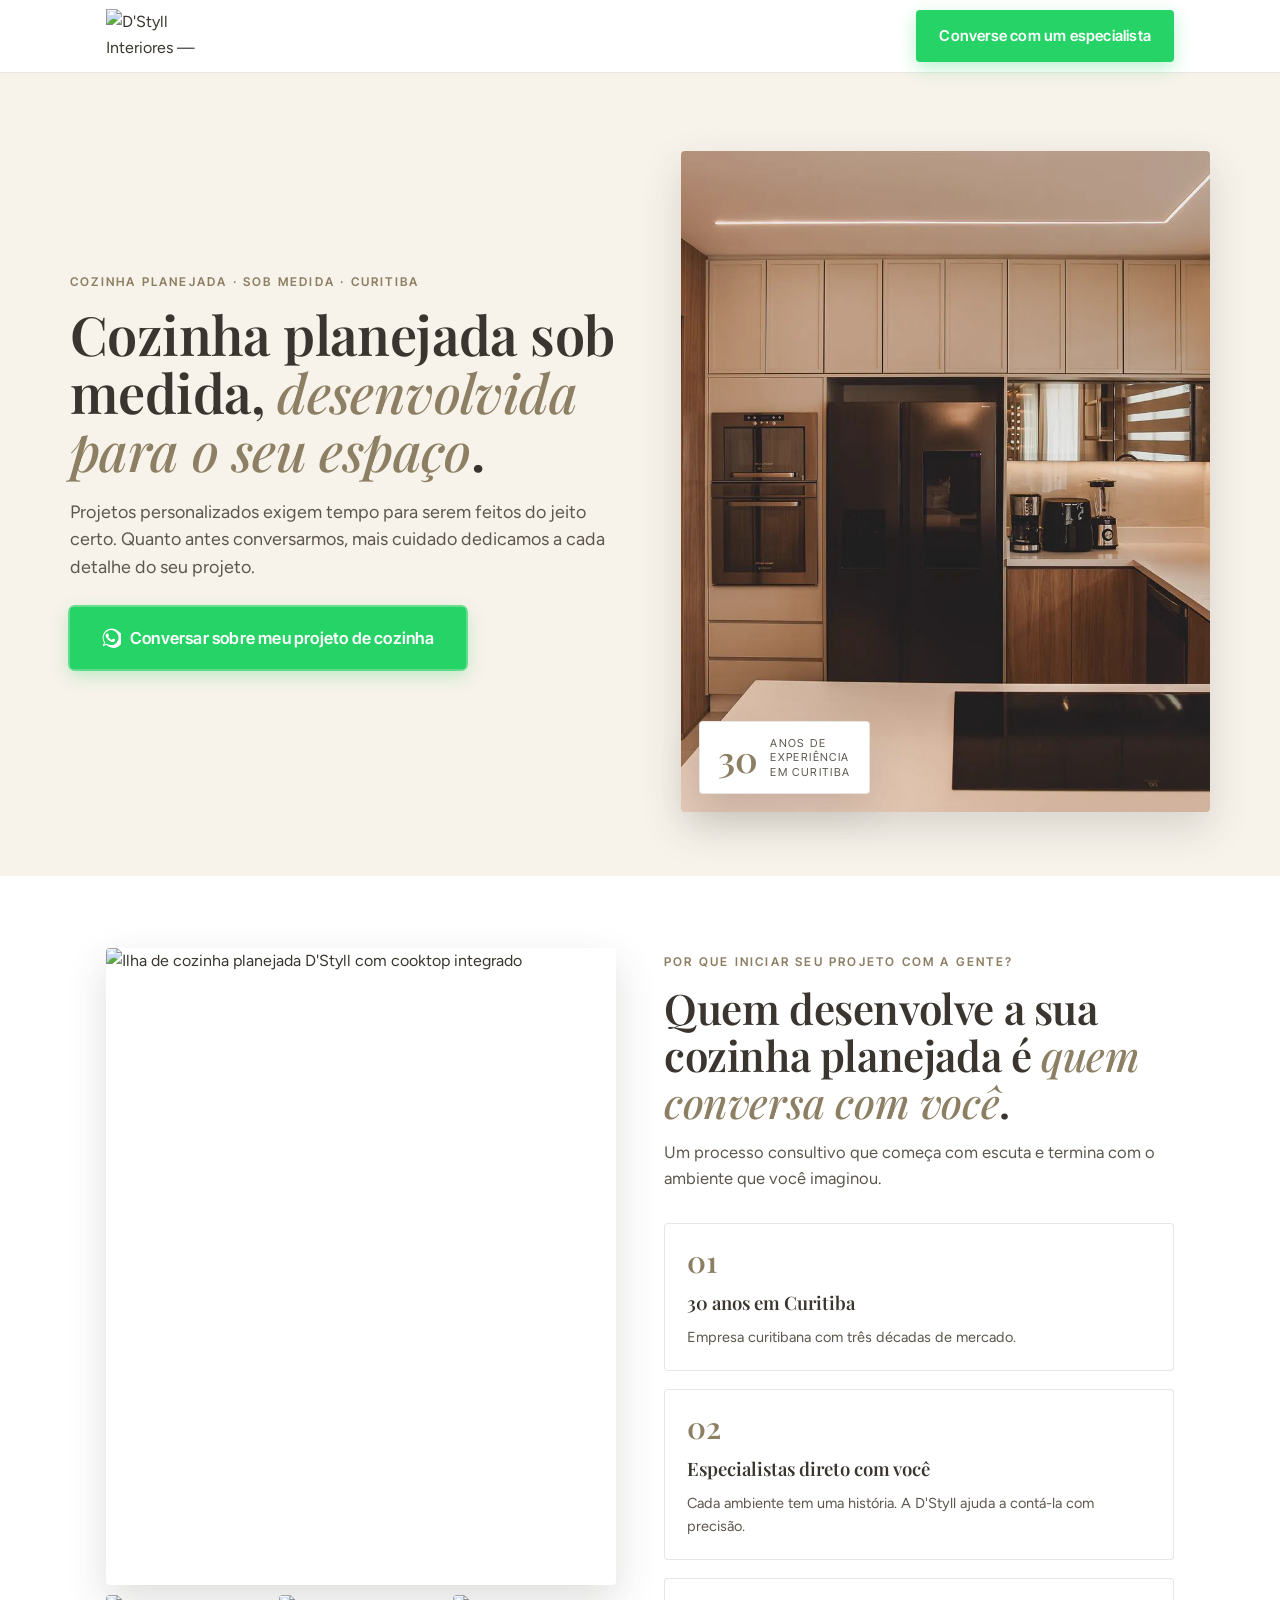
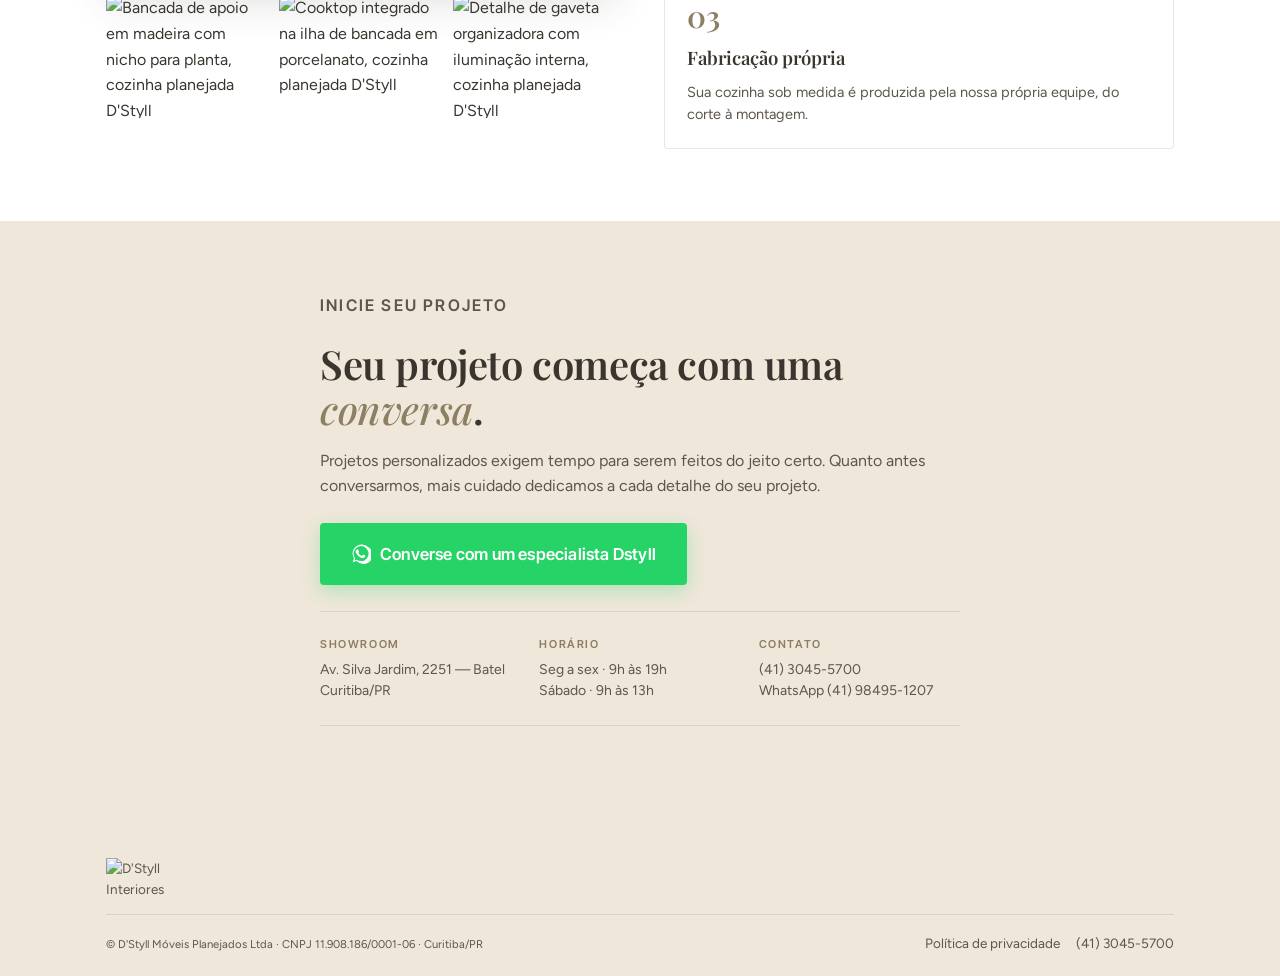
==== commit e35ab404: "perf: inline CSS, fix LCP reveal, srcset mobile (index.html)" ====
--- a/cozinha-planejada-google/index.html
+++ b/cozinha-planejada-google/index.html
@@ -34,7 +34,27 @@
 <link rel="preload" as="style" href="https://fonts.googleapis.com/css2?family=Playfair+Display:ital,wght@0,500;0,600;0,700;1,500;1,600&family=Inter+Tight:wght@400;500;600;700&family=Figtree:wght@400;500;600;700&display=swap">
 <link href="https://fonts.googleapis.com/css2?family=Playfair+Display:ital,wght@0,500;0,600;0,700;1,500;1,600&family=Inter+Tight:wght@400;500;600;700&family=Figtree:wght@400;500;600;700&display=swap" rel="stylesheet" media="print" onload="this.media='all'">
 <noscript><link href="https://fonts.googleapis.com/css2?family=Playfair+Display:ital,wght@0,500;0,600;0,700;1,500;1,600&family=Inter+Tight:wght@400;500;600;700&family=Figtree:wght@400;500;600;700&display=swap" rel="stylesheet"></noscript>
-<link rel="stylesheet" href="styles.css">
+<style>
+:root{--fendi:#A99A7C;--fendi-2:#8C7F63;--cinza:#6E6A64;--bege:#EFE7DA;--bege-2:#F7F2EA;--ink:#3A352F;--ink-soft:#5C564D;--paper:#FFFFFF;--line:rgba(58,53,47,.12);--wpp:#25D366;--wpp-2:#1FB955;--shadow:0 6px 22px rgba(58,53,47,.10);--shadow-lg:0 16px 40px rgba(58,53,47,.16);--r:4px;--container:1140px;--f-display:"Playfair Display",Georgia,serif;--f-ui:"Inter Tight",system-ui,-apple-system,"Segoe UI",Roboto,Arial,sans-serif;--f-body:"Figtree",system-ui,-apple-system,"Segoe UI",Roboto,Arial,sans-serif}
+*{box-sizing:border-box}html{scroll-behavior:smooth;-webkit-text-size-adjust:100%}body{margin:0;font-family:var(--f-body);font-size:16px;line-height:1.6;color:var(--ink);background:var(--paper);-webkit-font-smoothing:antialiased}img{max-width:100%;height:auto;display:block}a{color:inherit;text-decoration:none}ul{list-style:none;padding:0;margin:0}
+.wrap{max-width:var(--container);margin:0 auto;padding:0 20px}@media(min-width:720px){.wrap{padding:0 36px}}
+.skip{position:absolute;left:-9999px;top:0;background:var(--ink);color:#fff;padding:12px 16px;z-index:100}.skip:focus{left:8px;top:8px}
+.nav{position:sticky;top:0;z-index:50;background:rgba(255,255,255,.97);backdrop-filter:saturate(160%) blur(8px);border-bottom:1px solid var(--line)}.nav-row{display:flex;align-items:center;justify-content:space-between;gap:12px;min-height:72px;flex-wrap:nowrap}.brand-logo{width:auto;height:44px;object-fit:contain;flex-shrink:0}@media(min-width:720px){.brand-logo{height:54px}}.nav-cta-short{display:inline}.nav-cta-full{display:none}@media(min-width:480px){.nav-cta-short{display:none}.nav-cta-full{display:inline}}
+.btn{display:inline-flex;align-items:center;justify-content:center;gap:9px;padding:13px 22px;min-height:48px;font-family:var(--f-ui);font-size:15px;font-weight:600;border-radius:var(--r);border:1.5px solid transparent;cursor:pointer;transition:all .18s ease;letter-spacing:.2px;white-space:nowrap}.btn svg{flex-shrink:0;width:18px;height:18px;display:block}.btn-lg svg{width:20px;height:20px}.btn-wpp{background:var(--wpp);color:#fff;box-shadow:0 6px 18px rgba(37,211,102,.3)}.btn-wpp:hover{background:var(--wpp-2);transform:translateY(-1px);box-shadow:0 10px 24px rgba(37,211,102,.4)}.btn-ghost{background:transparent;color:var(--ink);border-color:var(--line)}.btn-ghost:hover{background:var(--bege)}.btn-lg{padding:17px 30px;font-size:16.5px;min-height:54px}.btn-block{display:flex;width:100%}
+.cta-pulse{position:relative}.cta-pulse::after{content:"";position:absolute;inset:-3px;border-radius:calc(var(--r) + 3px);border:2px solid rgba(37,211,102,.65);animation:ctaPulse 2.2s ease-out infinite;pointer-events:none;will-change:transform,opacity}@keyframes ctaPulse{0%{opacity:.7;transform:scale(1)}70%{opacity:0;transform:scale(1.18)}100%{opacity:0;transform:scale(1.18)}}
+.kicker{font-family:var(--f-ui);font-size:12px;font-weight:600;text-transform:uppercase;letter-spacing:2.2px;margin:0 0 14px;color:var(--fendi-2);display:inline-flex;align-items:center;gap:10px}.kicker::before{content:"";width:26px;height:2px;background:var(--fendi);display:inline-block}.kicker--plain::before{display:none}.kicker--lg{font-size:16px}
+.hero{background:var(--bege-2);padding:28px 0 0;overflow:hidden}.hero-grid{display:grid;gap:32px;grid-template-columns:1fr;align-items:center;padding:30px 0 48px}@media(min-width:960px){.hero-grid{grid-template-columns:1.05fr 1fr;gap:56px;padding:50px 0 64px}}.hero-text{max-width:600px}.hero h1{font-family:var(--f-display);font-weight:600;font-size:clamp(32px,5.6vw,54px);line-height:1.08;margin:0 0 18px;letter-spacing:-.6px;color:var(--ink)}.hero h1 em{font-style:italic;color:var(--fendi-2);font-weight:500}.hero .lead{font-size:clamp(16px,1.4vw,18px);line-height:1.55;max-width:54ch;color:var(--ink-soft);margin:0 0 26px}.hero-cta{display:flex;flex-wrap:wrap;gap:14px;align-items:center;margin-bottom:26px}.hero-trust{display:flex;gap:12px;align-items:center;padding-top:18px;border-top:1px solid var(--line)}.hero-trust .stars{color:var(--fendi-2);letter-spacing:2px;font-size:17px}.hero-trust p{margin:0;font-size:13.5px;color:var(--ink-soft);line-height:1.4}
+.hero-visual{position:relative}.hero-img{margin:0;overflow:hidden;border-radius:var(--r);aspect-ratio:4/5;box-shadow:var(--shadow-lg)}.hero-img img{width:100%;height:100%;object-fit:cover}.hero-img.ken img{animation:ken 18s ease-in-out infinite alternate;transform-origin:center 40%}@keyframes ken{0%{transform:scale(1.0)}100%{transform:scale(1.08)}}.hero-badge{position:absolute;left:18px;bottom:18px;background:var(--paper);color:var(--ink);padding:14px 18px;border-radius:var(--r);display:flex;align-items:center;gap:12px;box-shadow:var(--shadow-lg);border:1px solid var(--line);animation:floatBadge 4.6s ease-in-out infinite}@keyframes floatBadge{0%,100%{transform:translateY(0)}50%{transform:translateY(-6px)}}.hero-badge .num{font-family:var(--f-display);font-size:36px;font-weight:600;line-height:1;color:var(--fendi-2)}.hero-badge .lbl{font-family:var(--f-ui);font-size:11px;text-transform:uppercase;letter-spacing:1.4px;line-height:1.3;color:var(--ink-soft)}
+.scroll-progress{position:fixed;top:0;left:0;right:0;height:3px;background:linear-gradient(90deg,var(--fendi),var(--fendi-2));transform-origin:left center;transform:scaleX(0);z-index:99;pointer-events:none;transition:transform .08s linear}
+#lightbox{border:0;padding:0;background:rgba(58,53,47,.96);max-width:96vw;max-height:96vh;width:auto;height:auto;border-radius:var(--r);color:#fff}#lightbox::backdrop{background:rgba(58,53,47,.86)}#lightbox img{max-width:96vw;max-height:90vh;object-fit:contain}.lb-close{position:absolute;top:10px;right:14px;background:transparent;border:0;color:#fff;font-size:34px;line-height:1;cursor:pointer}
+.section{padding:72px 0}.section-bege{background:var(--bege)}.section-head{max-width:680px;margin:0 auto 44px;text-align:center}.section-head h2{font-family:var(--f-display);font-weight:600;font-size:clamp(28px,4.2vw,42px);line-height:1.12;letter-spacing:-.4px;margin:0 0 14px;color:var(--ink)}.section-head h2 em{font-style:italic;color:var(--fendi-2);font-weight:500}.section-sub{color:var(--ink-soft);font-size:16.5px;max-width:58ch;margin:0 auto;line-height:1.55}
+.dif-split{display:grid;gap:32px;grid-template-columns:1fr;align-items:start}@media(min-width:900px){.dif-split{grid-template-columns:1fr 1fr;gap:48px}}.dif-gallery-main{margin:0;overflow:hidden;border-radius:var(--r);aspect-ratio:4/5;box-shadow:var(--shadow-lg);cursor:zoom-in}.dif-gallery-main img{width:100%;height:100%;object-fit:cover}.dif-gallery-row{display:grid;gap:10px;grid-template-columns:repeat(3,1fr);margin-top:10px}.dif-gallery-row figure{margin:0;overflow:hidden;border-radius:var(--r);aspect-ratio:4/3;cursor:zoom-in}.dif-gallery-row img{width:100%;height:100%;object-fit:cover}.g-item img{transition:transform .5s ease}.g-item:hover img{transform:scale(1.05)}
+.dif-head{text-align:left;max-width:none;margin:0 0 32px}.dif-list{display:flex;flex-direction:column;gap:18px;list-style:none;padding:0;margin:0}.dif{background:var(--paper);border:1px solid var(--line);border-radius:var(--r);padding:22px 22px;text-align:left;position:relative;transition:transform .25s ease,box-shadow .25s ease,border-color .25s ease}.dif:hover{box-shadow:var(--shadow);border-color:var(--fendi)}.dif::after{content:"";position:absolute;left:0;right:0;bottom:0;height:3px;background:var(--fendi);transform:scaleX(0);transform-origin:left;transition:transform .4s cubic-bezier(.2,.7,.3,1)}.dif:hover::after{transform:scaleX(1)}@media(hover:hover) and (pointer:fine){.dif{transform-style:preserve-3d}}.dif .dif-num{font-family:var(--f-display);font-size:30px;color:var(--fendi-2);font-weight:600;line-height:1;display:block;margin-bottom:12px}.dif h3{font-family:var(--f-display);font-weight:600;font-size:18.5px;margin:0 0 8px;color:var(--ink)}.dif p{margin:0;font-size:14.5px;color:var(--ink-soft);line-height:1.55}
+.contact-grid{display:grid;gap:40px;grid-template-columns:1fr}@media(min-width:960px){.contact-grid{grid-template-columns:1.1fr 1fr;gap:56px}}.contact-text--solo{max-width:640px;margin:0 auto}@media(min-width:960px){.contact-grid:has(.contact-text--solo){grid-template-columns:1fr}}.contact-text h2{font-family:var(--f-display);font-weight:600;font-size:clamp(28px,4vw,40px);line-height:1.12;letter-spacing:-.4px;margin:0 0 16px;color:var(--ink)}.contact-text h2 em{font-style:italic;color:var(--fendi-2);font-weight:500}.contact-text>p{color:var(--ink-soft);font-size:16px;line-height:1.6;margin:0 0 24px}.contact-info{display:grid;gap:18px;grid-template-columns:1fr;margin-bottom:20px;padding:24px 0;border-top:1px solid var(--line);border-bottom:1px solid var(--line)}@media(min-width:600px){.contact-info{grid-template-columns:repeat(3,1fr)}}.trust-row{display:flex;flex-wrap:wrap;gap:10px 22px;margin:22px 0 0;padding-top:18px;border-top:1px solid var(--line)}.trust-row li{font-size:13.5px;color:var(--ink-soft);display:flex;align-items:center;gap:6px}.trust-row strong{color:var(--fendi-2);font-family:var(--f-ui);font-weight:700}.contact-info>div{font-size:14px;color:var(--ink-soft);line-height:1.5}.contact-info strong{display:block;font-family:var(--f-ui);font-size:11px;font-weight:600;color:var(--fendi-2);text-transform:uppercase;letter-spacing:1.6px;margin-bottom:6px}
+.site-footer{background:var(--bege);color:var(--ink-soft);padding:40px 0 22px;font-size:13.5px}.footer-row{display:flex;flex-wrap:wrap;justify-content:space-between;gap:16px;align-items:center;border-top:1px solid var(--line);padding-top:18px;margin-top:8px}.footer-brand{display:flex;align-items:center;gap:14px;margin-bottom:18px}.footer-brand img{height:38px}.footer-links{display:flex;gap:16px;flex-wrap:wrap}.footer-links a:hover{color:var(--fendi-2)}
+.reveal{opacity:0;transform:translateY(22px);transition:opacity .6s ease,transform .6s ease}.reveal.is-in{opacity:1;transform:translateY(0)}.reveal.delay-1{transition-delay:.08s}.reveal.delay-2{transition-delay:.16s}.reveal.delay-3{transition-delay:.24s}
+:focus-visible{outline:2px solid var(--fendi-2);outline-offset:2px}@media(prefers-reduced-motion:reduce){*,*::before,*::after{animation:none!important;transition:none!important}html{scroll-behavior:auto}.reveal{opacity:1;transform:none}}
+</style>
 
 <script type="application/ld+json">
 {
@@ -69,7 +89,7 @@
 <header class="nav" id="top">
   <div class="wrap nav-row">
     <a class="brand" href="#top" aria-label="D'Styll Interiores">
-      <picture><source srcset="imagens/logo.webp" type="image/webp"><img class="brand-logo" src="imagens/logo.png" alt="D'Styll Interiores — móveis sob medida" width="170" height="60"></picture>
+      <picture><source srcset="imagens/logo-sm.webp 240w, imagens/logo.webp 761w" sizes="(min-width:720px) 126px, 102px" type="image/webp"><img class="brand-logo" src="imagens/logo.png" alt="D'Styll Interiores — móveis sob medida" width="102" height="44"></picture>
     </a>
     <a class="btn btn-wpp" href="https://wa.me/5541984951207?text=Ol%C3%A1%2C%20vim%20do%20site%20D%27Styll.%20Quero%20conversar%20sobre%20o%20meu%20projeto%20de%20cozinha%20planejada." rel="nofollow noopener" target="_blank">
       <span class="nav-cta-short">Converse</span>
@@ -115,11 +135,11 @@
     <div class="wrap">
       <div class="dif-split">
         <div class="dif-gallery">
-          <figure class="g-item dif-gallery-main" data-src="imagens/ilha-cooktop.jpg" tabindex="0" role="button" aria-label="Ampliar foto da cozinha"><picture><source srcset="imagens/ilha-cooktop.webp" type="image/webp"><img src="imagens/ilha-cooktop.jpg" alt="Ilha de cozinha planejada D'Styll com cooktop integrado" loading="lazy" width="700" height="900"></picture></figure>
+          <figure class="g-item dif-gallery-main" data-src="imagens/ilha-cooktop.jpg" tabindex="0" role="button" aria-label="Ampliar foto da cozinha"><picture><source srcset="imagens/ilha-cooktop-sm.webp 700w, imagens/ilha-cooktop.webp 960w" sizes="(min-width:900px) calc(50vw - 60px), calc(100vw - 40px)" type="image/webp"><img src="imagens/ilha-cooktop.jpg" alt="Ilha de cozinha planejada D'Styll com cooktop integrado" loading="lazy" width="700" height="900"></picture></figure>
           <div class="dif-gallery-row">
-            <figure class="g-item" data-src="imagens/detalhe-01.jpg" tabindex="0" role="button" aria-label="Ampliar bancada de apoio em madeira"><picture><source srcset="imagens/detalhe-01.webp" type="image/webp"><img src="imagens/detalhe-01.jpg" alt="Bancada de apoio em madeira com nicho para planta, cozinha planejada D'Styll" loading="lazy" width="600" height="450"></picture></figure>
-            <figure class="g-item" data-src="imagens/detalhe-02.jpg" tabindex="0" role="button" aria-label="Ampliar cooktop na ilha"><picture><source srcset="imagens/detalhe-02.webp" type="image/webp"><img src="imagens/detalhe-02.jpg" alt="Cooktop integrado na ilha de bancada em porcelanato, cozinha planejada D'Styll" loading="lazy" width="600" height="450"></picture></figure>
-            <figure class="g-item" data-src="imagens/detalhe-03.jpg" tabindex="0" role="button" aria-label="Ampliar gaveta organizadora"><picture><source srcset="imagens/detalhe-03.webp" type="image/webp"><img src="imagens/detalhe-03.jpg" alt="Detalhe de gaveta organizadora com iluminação interna, cozinha planejada D'Styll" loading="lazy" width="600" height="450"></picture></figure>
+            <figure class="g-item" data-src="imagens/detalhe-01.jpg" tabindex="0" role="button" aria-label="Ampliar bancada de apoio em madeira"><picture><source srcset="imagens/detalhe-01-sm.webp 400w, imagens/detalhe-01.webp 960w" sizes="(min-width:900px) 185px, 33vw" type="image/webp"><img src="imagens/detalhe-01.jpg" alt="Bancada de apoio em madeira com nicho para planta, cozinha planejada D'Styll" loading="lazy" width="600" height="450"></picture></figure>
+            <figure class="g-item" data-src="imagens/detalhe-02.jpg" tabindex="0" role="button" aria-label="Ampliar cooktop na ilha"><picture><source srcset="imagens/detalhe-02-sm.webp 400w, imagens/detalhe-02.webp 960w" sizes="(min-width:900px) 185px, 33vw" type="image/webp"><img src="imagens/detalhe-02.jpg" alt="Cooktop integrado na ilha de bancada em porcelanato, cozinha planejada D'Styll" loading="lazy" width="600" height="450"></picture></figure>
+            <figure class="g-item" data-src="imagens/detalhe-03.jpg" tabindex="0" role="button" aria-label="Ampliar gaveta organizadora"><picture><source srcset="imagens/detalhe-03-sm.webp 400w, imagens/detalhe-03.webp 960w" sizes="(min-width:900px) 185px, 33vw" type="image/webp"><img src="imagens/detalhe-03.jpg" alt="Detalhe de gaveta organizadora com iluminação interna, cozinha planejada D'Styll" loading="lazy" width="600" height="450"></picture></figure>
           </div>
         </div>
 
@@ -194,7 +214,7 @@
 <footer class="site-footer">
   <div class="wrap">
     <div class="footer-brand">
-      <picture><source srcset="imagens/logo.webp" type="image/webp"><img src="imagens/logo.png" alt="D'Styll Interiores" width="120" height="42"></picture>
+      <picture><source srcset="imagens/logo-sm.webp 240w, imagens/logo.webp 761w" sizes="100px" type="image/webp"><img src="imagens/logo.png" alt="D'Styll Interiores" width="100" height="43"></picture>
     </div>
     <div class="footer-row">
       <small>© D'Styll Móveis Planejados Ltda · CNPJ 11.908.186/0001-06 · Curitiba/PR</small>
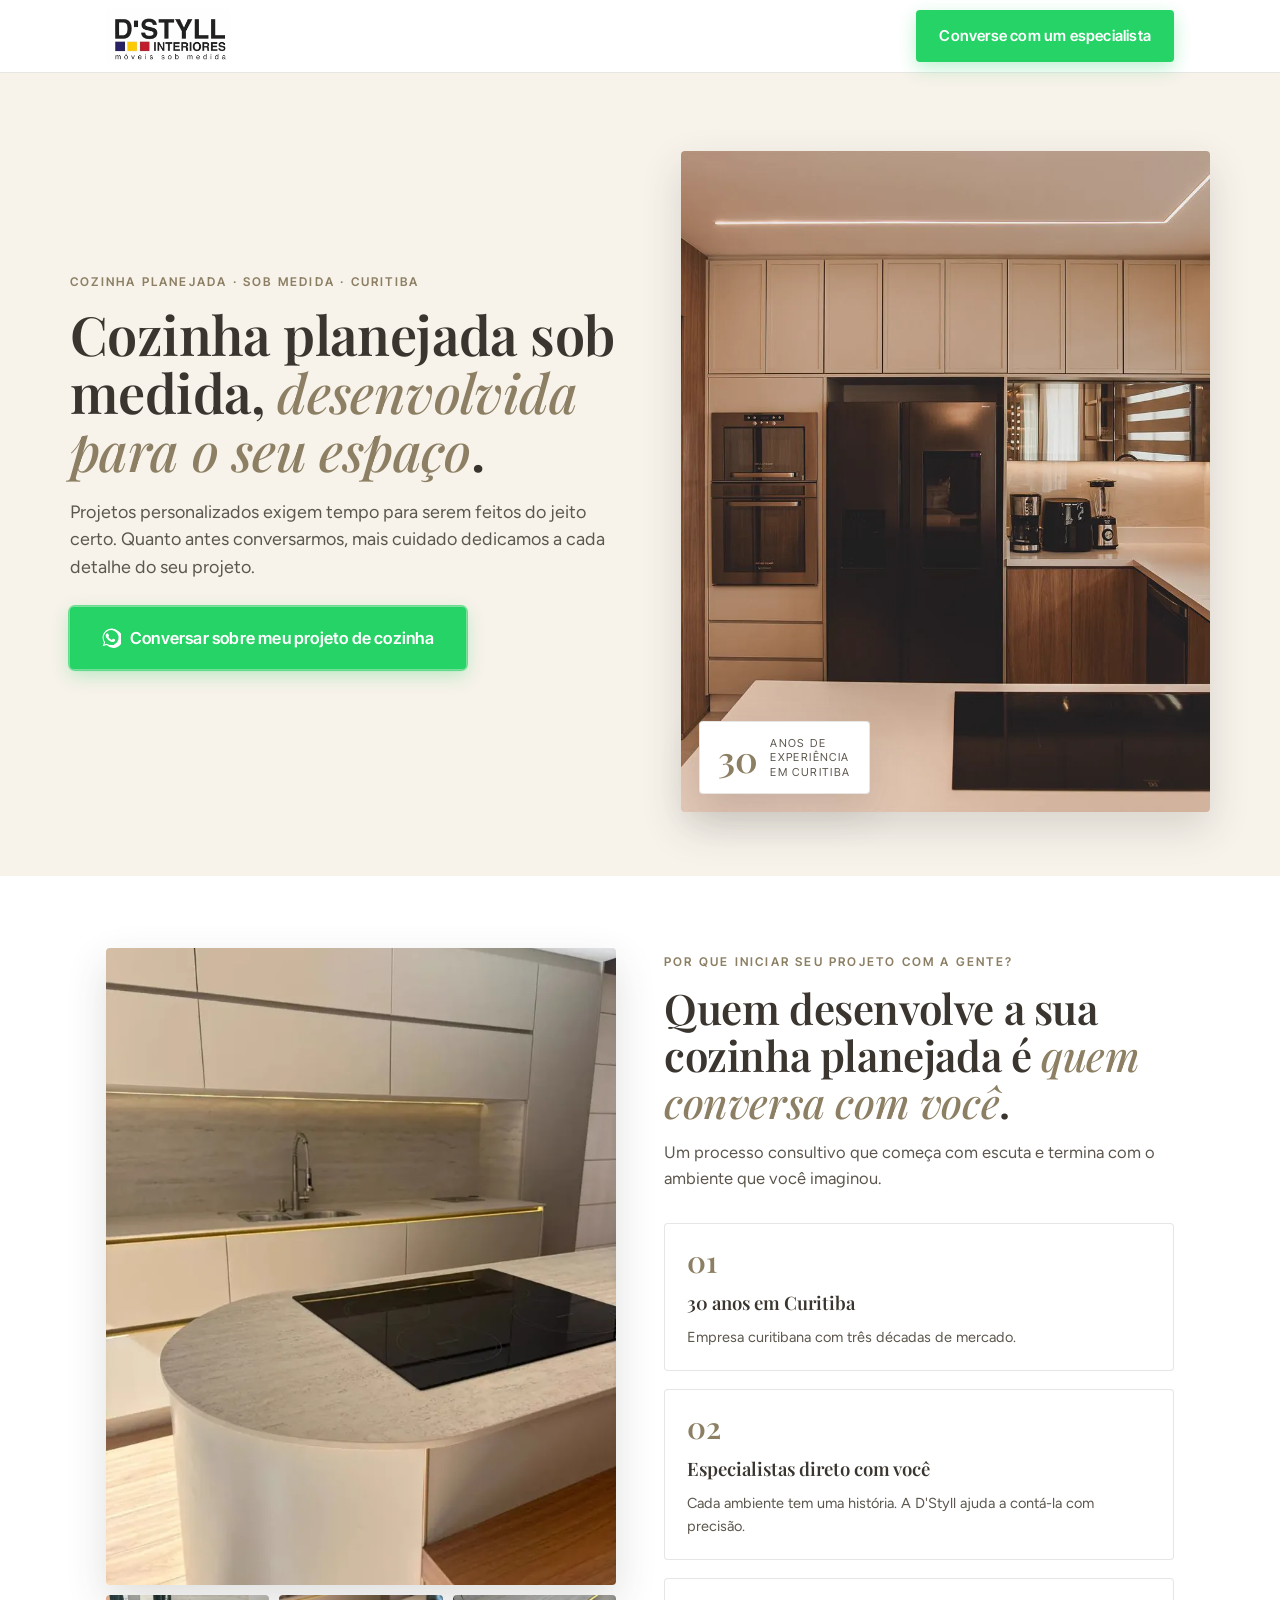
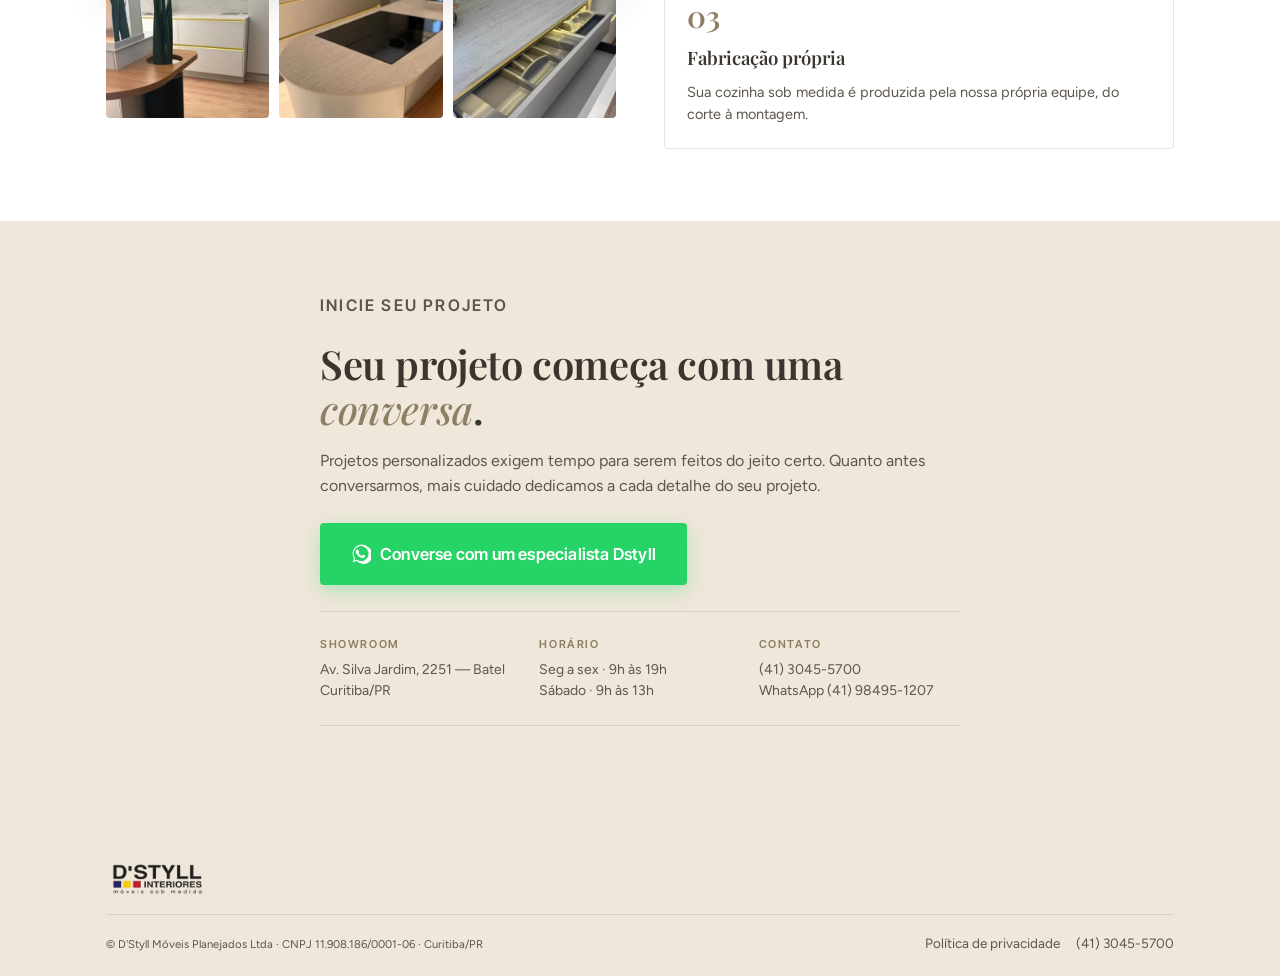
==== commit fc73600e: "perf: defer gtag após load event" ====
--- a/cozinha-planejada-google/index.html
+++ b/cozinha-planejada-google/index.html
@@ -5,13 +5,18 @@
 <meta name="viewport" content="width=device-width, initial-scale=1, viewport-fit=cover">
 <meta name="theme-color" content="#FFFFFF">
 
-<!-- Google tag (gtag.js) — Google Ads D'Styll -->
-<script async src="https://www.googletagmanager.com/gtag/js?id=AW-17156284701"></script>
+<!-- Google Ads D'Styll — gtag carregado após load para não bloquear LCP -->
 <script>
   window.dataLayer = window.dataLayer || [];
   function gtag(){dataLayer.push(arguments);}
   gtag('js', new Date());
   gtag('config', 'AW-17156284701');
+  window.addEventListener('load', function() {
+    var s = document.createElement('script');
+    s.src = 'https://www.googletagmanager.com/gtag/js?id=AW-17156284701';
+    s.async = true;
+    document.head.appendChild(s);
+  });
 </script>
 
 <title>Cozinha Planejada Sob Medida | Móveis de Alto Padrão — D'Styll</title>
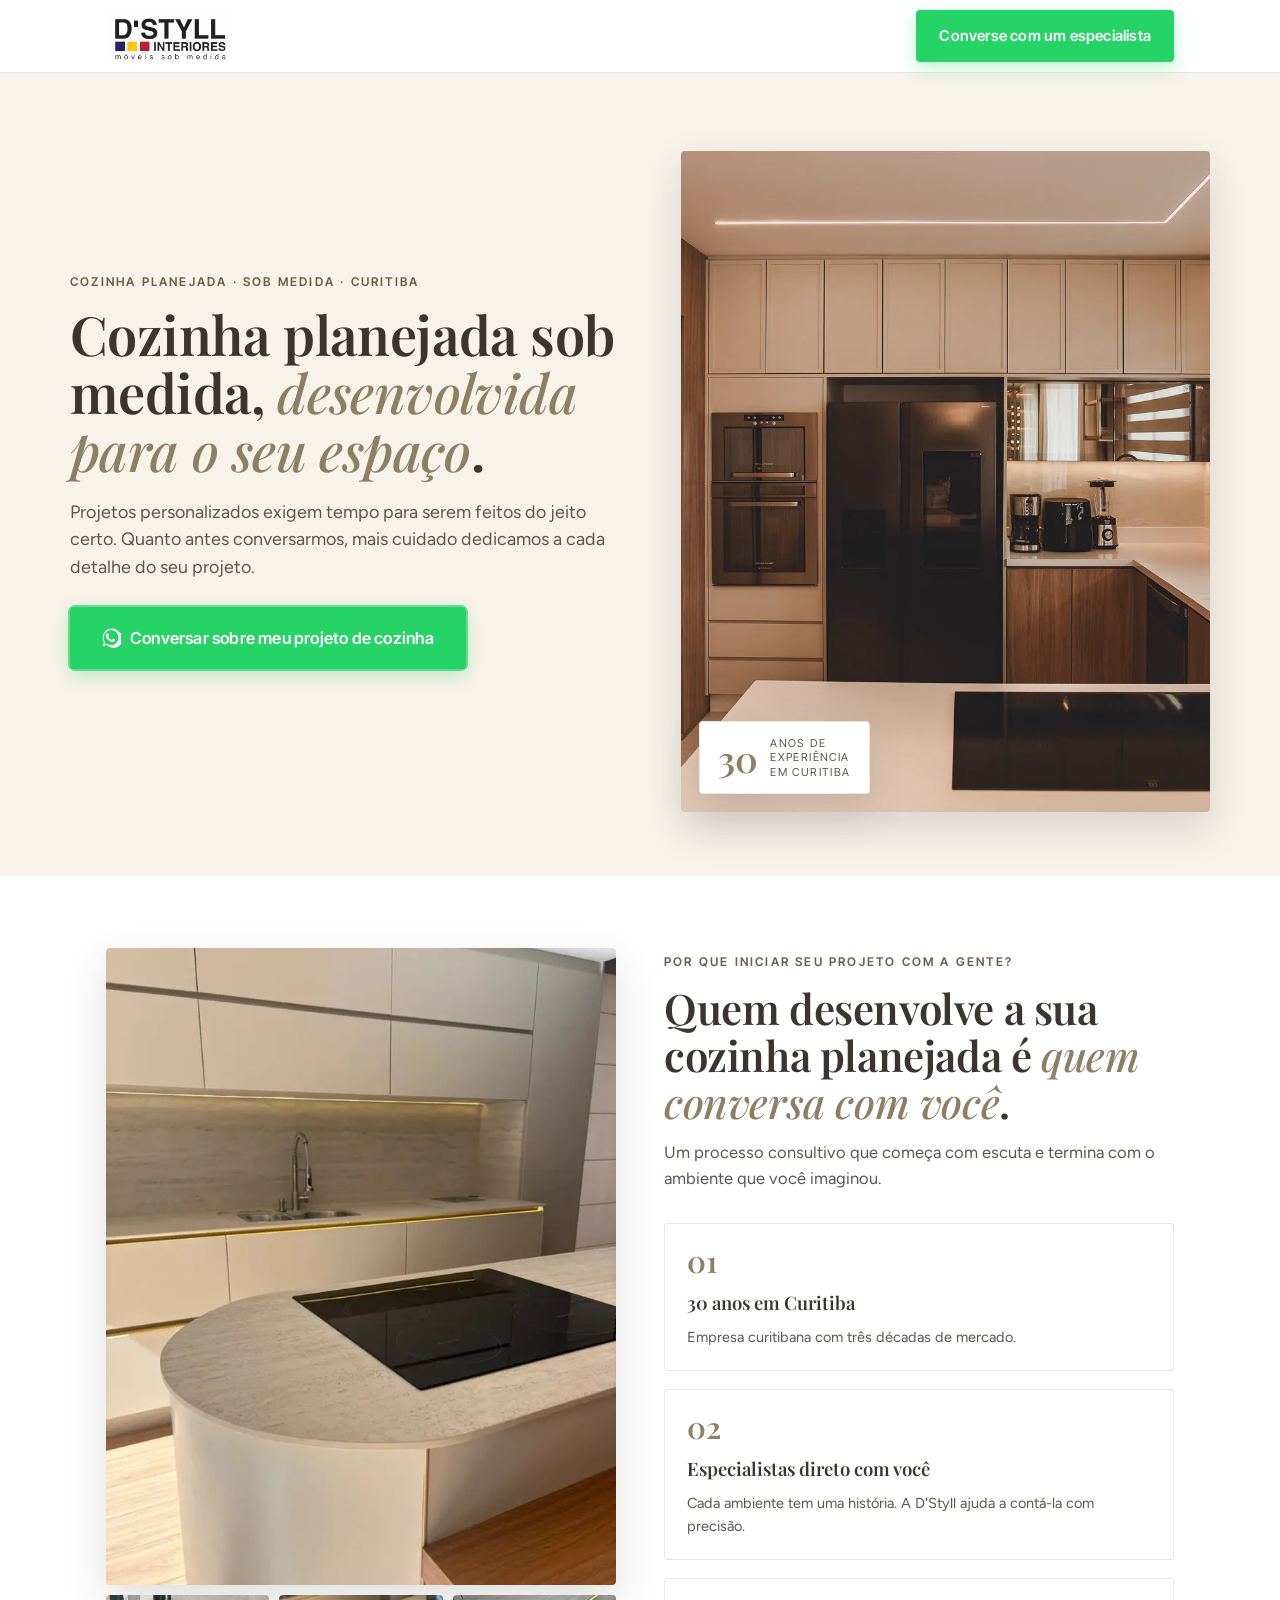
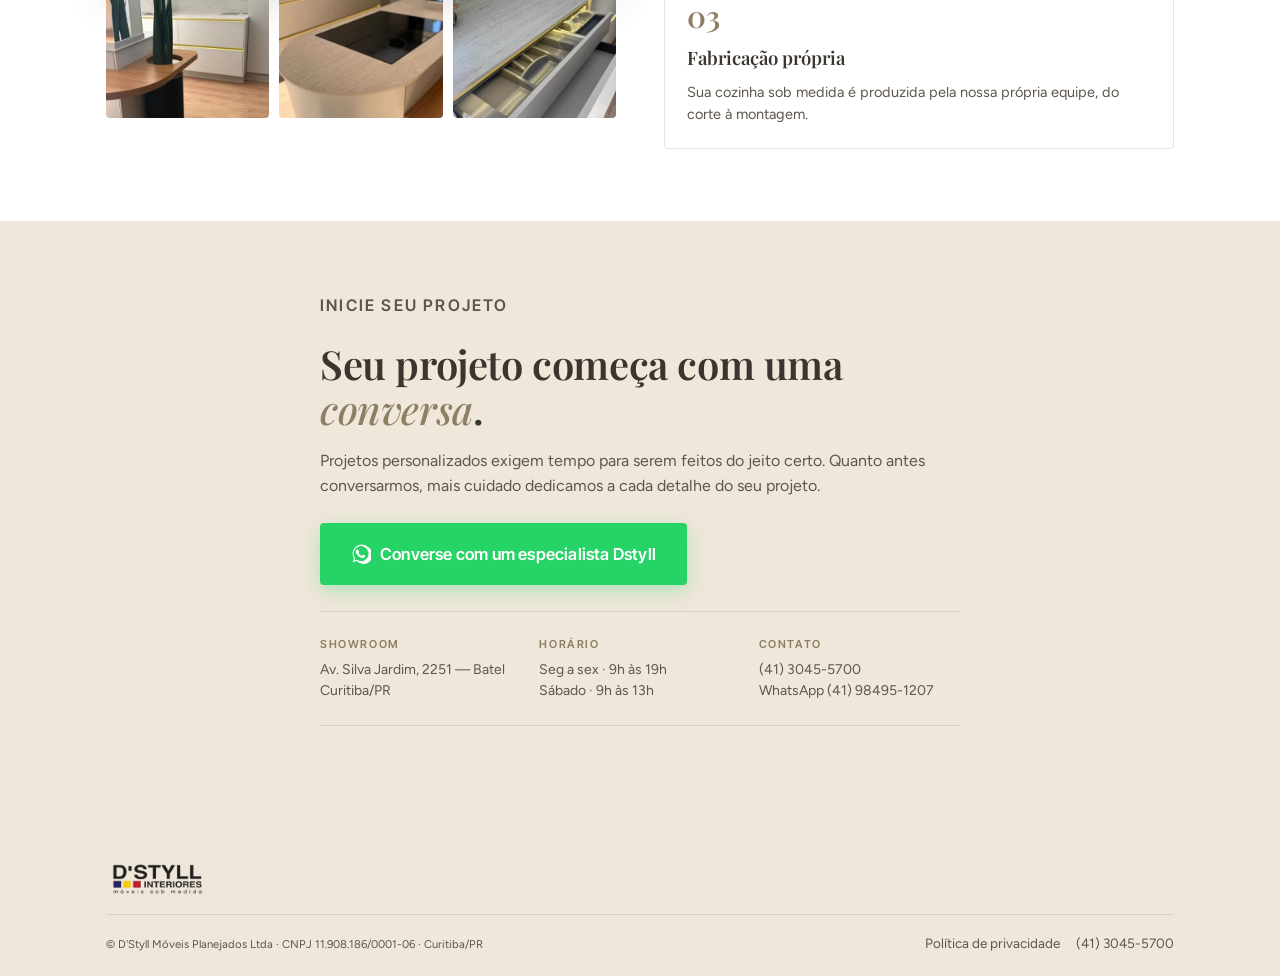
==== commit 10ff89a5: "fix: contraste kicker #6B5E47 (WCAG 5.8:1)" ====
--- a/cozinha-planejada-google/index.html
+++ b/cozinha-planejada-google/index.html
@@ -47,7 +47,7 @@
 .nav{position:sticky;top:0;z-index:50;background:rgba(255,255,255,.97);backdrop-filter:saturate(160%) blur(8px);border-bottom:1px solid var(--line)}.nav-row{display:flex;align-items:center;justify-content:space-between;gap:12px;min-height:72px;flex-wrap:nowrap}.brand-logo{width:auto;height:44px;object-fit:contain;flex-shrink:0}@media(min-width:720px){.brand-logo{height:54px}}.nav-cta-short{display:inline}.nav-cta-full{display:none}@media(min-width:480px){.nav-cta-short{display:none}.nav-cta-full{display:inline}}
 .btn{display:inline-flex;align-items:center;justify-content:center;gap:9px;padding:13px 22px;min-height:48px;font-family:var(--f-ui);font-size:15px;font-weight:600;border-radius:var(--r);border:1.5px solid transparent;cursor:pointer;transition:all .18s ease;letter-spacing:.2px;white-space:nowrap}.btn svg{flex-shrink:0;width:18px;height:18px;display:block}.btn-lg svg{width:20px;height:20px}.btn-wpp{background:var(--wpp);color:#fff;box-shadow:0 6px 18px rgba(37,211,102,.3)}.btn-wpp:hover{background:var(--wpp-2);transform:translateY(-1px);box-shadow:0 10px 24px rgba(37,211,102,.4)}.btn-ghost{background:transparent;color:var(--ink);border-color:var(--line)}.btn-ghost:hover{background:var(--bege)}.btn-lg{padding:17px 30px;font-size:16.5px;min-height:54px}.btn-block{display:flex;width:100%}
 .cta-pulse{position:relative}.cta-pulse::after{content:"";position:absolute;inset:-3px;border-radius:calc(var(--r) + 3px);border:2px solid rgba(37,211,102,.65);animation:ctaPulse 2.2s ease-out infinite;pointer-events:none;will-change:transform,opacity}@keyframes ctaPulse{0%{opacity:.7;transform:scale(1)}70%{opacity:0;transform:scale(1.18)}100%{opacity:0;transform:scale(1.18)}}
-.kicker{font-family:var(--f-ui);font-size:12px;font-weight:600;text-transform:uppercase;letter-spacing:2.2px;margin:0 0 14px;color:var(--fendi-2);display:inline-flex;align-items:center;gap:10px}.kicker::before{content:"";width:26px;height:2px;background:var(--fendi);display:inline-block}.kicker--plain::before{display:none}.kicker--lg{font-size:16px}
+.kicker{font-family:var(--f-ui);font-size:12px;font-weight:600;text-transform:uppercase;letter-spacing:2.2px;margin:0 0 14px;color:#6B5E47;display:inline-flex;align-items:center;gap:10px}.kicker::before{content:"";width:26px;height:2px;background:var(--fendi);display:inline-block}.kicker--plain::before{display:none}.kicker--lg{font-size:16px}
 .hero{background:var(--bege-2);padding:28px 0 0;overflow:hidden}.hero-grid{display:grid;gap:32px;grid-template-columns:1fr;align-items:center;padding:30px 0 48px}@media(min-width:960px){.hero-grid{grid-template-columns:1.05fr 1fr;gap:56px;padding:50px 0 64px}}.hero-text{max-width:600px}.hero h1{font-family:var(--f-display);font-weight:600;font-size:clamp(32px,5.6vw,54px);line-height:1.08;margin:0 0 18px;letter-spacing:-.6px;color:var(--ink)}.hero h1 em{font-style:italic;color:var(--fendi-2);font-weight:500}.hero .lead{font-size:clamp(16px,1.4vw,18px);line-height:1.55;max-width:54ch;color:var(--ink-soft);margin:0 0 26px}.hero-cta{display:flex;flex-wrap:wrap;gap:14px;align-items:center;margin-bottom:26px}.hero-trust{display:flex;gap:12px;align-items:center;padding-top:18px;border-top:1px solid var(--line)}.hero-trust .stars{color:var(--fendi-2);letter-spacing:2px;font-size:17px}.hero-trust p{margin:0;font-size:13.5px;color:var(--ink-soft);line-height:1.4}
 .hero-visual{position:relative}.hero-img{margin:0;overflow:hidden;border-radius:var(--r);aspect-ratio:4/5;box-shadow:var(--shadow-lg)}.hero-img img{width:100%;height:100%;object-fit:cover}.hero-img.ken img{animation:ken 18s ease-in-out infinite alternate;transform-origin:center 40%}@keyframes ken{0%{transform:scale(1.0)}100%{transform:scale(1.08)}}.hero-badge{position:absolute;left:18px;bottom:18px;background:var(--paper);color:var(--ink);padding:14px 18px;border-radius:var(--r);display:flex;align-items:center;gap:12px;box-shadow:var(--shadow-lg);border:1px solid var(--line);animation:floatBadge 4.6s ease-in-out infinite}@keyframes floatBadge{0%,100%{transform:translateY(0)}50%{transform:translateY(-6px)}}.hero-badge .num{font-family:var(--f-display);font-size:36px;font-weight:600;line-height:1;color:var(--fendi-2)}.hero-badge .lbl{font-family:var(--f-ui);font-size:11px;text-transform:uppercase;letter-spacing:1.4px;line-height:1.3;color:var(--ink-soft)}
 .scroll-progress{position:fixed;top:0;left:0;right:0;height:3px;background:linear-gradient(90deg,var(--fendi),var(--fendi-2));transform-origin:left center;transform:scaleX(0);z-index:99;pointer-events:none;transition:transform .08s linear}
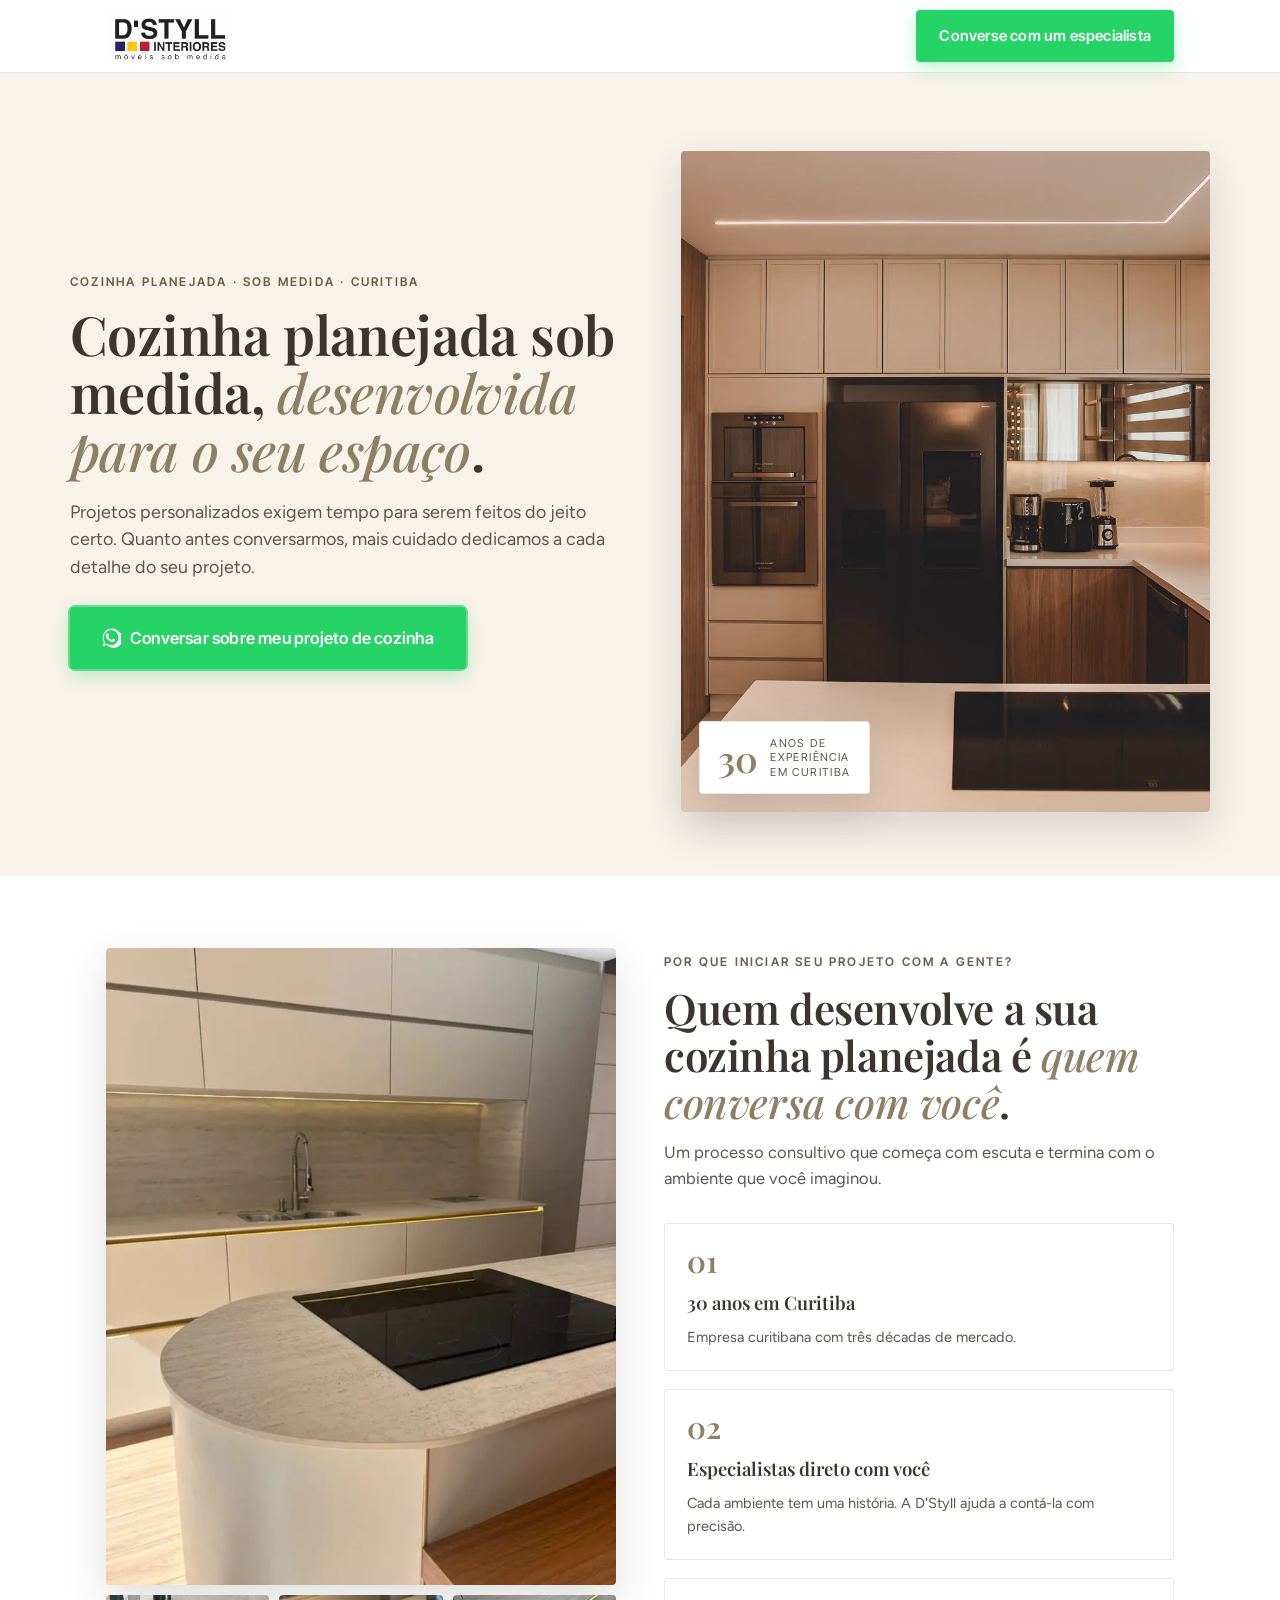
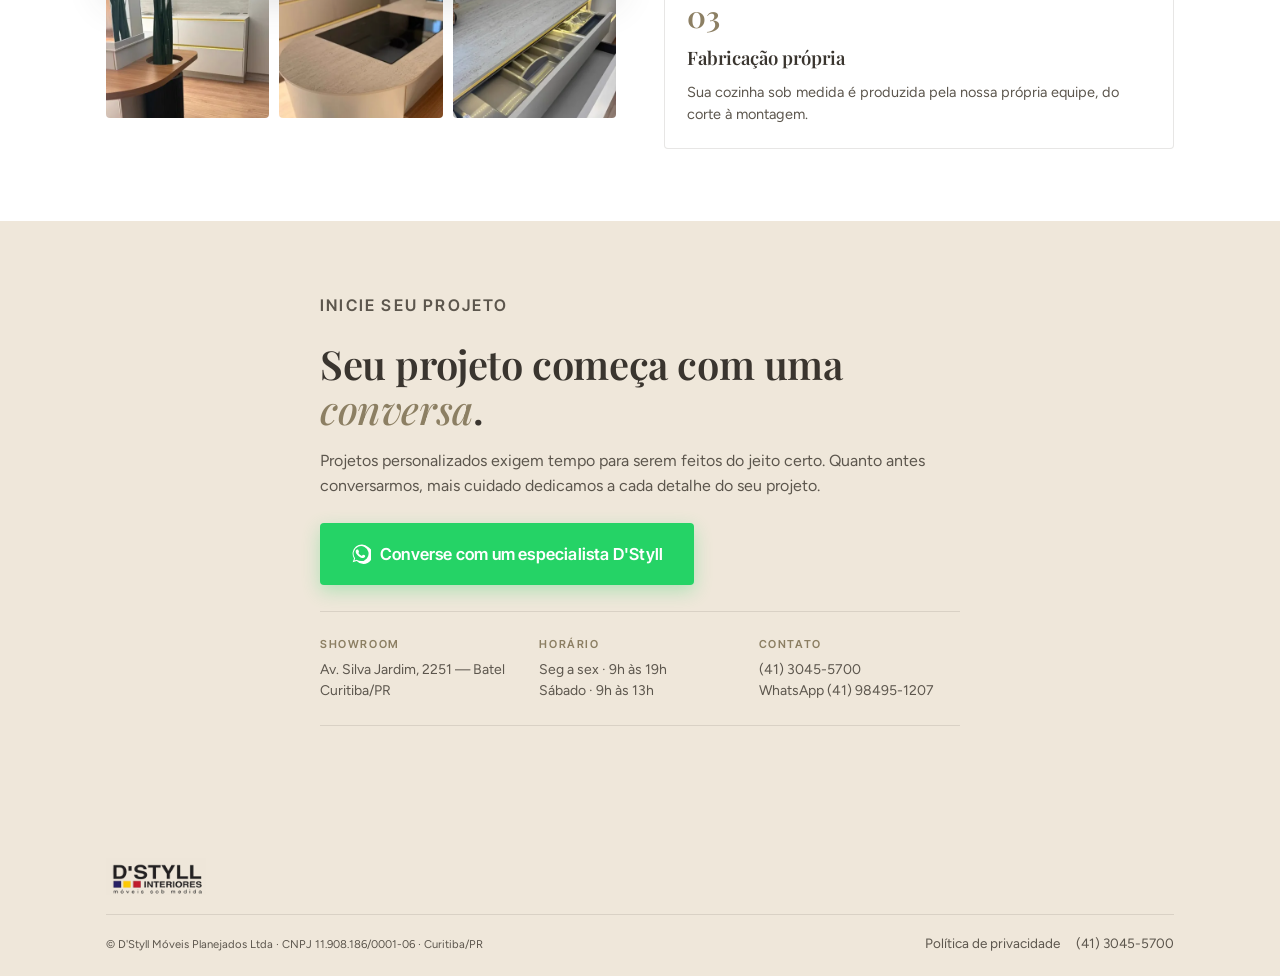
==== commit 0fd9acec: "fix D'Styll apostrophe in button" ====
--- a/cozinha-planejada-google/index.html
+++ b/cozinha-planejada-google/index.html
@@ -189,7 +189,7 @@
         <div class="hero-cta" style="margin-top:8px;">
           <a class="btn btn-wpp btn-lg" href="https://wa.me/5541984951207?text=Ol%C3%A1%2C%20vim%20do%20site%20D%27Styll.%20Quero%20conversar%20sobre%20o%20meu%20projeto%20de%20cozinha%20planejada." rel="nofollow noopener" target="_blank">
             <svg width="20" height="20" viewBox="0 0 24 24" aria-hidden="true"><path fill="currentColor" d="M20.5 3.5A11 11 0 0 0 3.6 17.3L2 22l4.8-1.6A11 11 0 1 0 20.5 3.5Zm-8.6 17a9 9 0 0 1-4.6-1.3l-.3-.2-2.9.9.9-2.8-.2-.3a9 9 0 1 1 7.1 3.7Zm5-6.7c-.3-.1-1.7-.8-1.9-.9-.3-.1-.5-.1-.7.1-.2.3-.8.9-1 1.1-.2.2-.4.2-.6.1a7.4 7.4 0 0 1-3.7-3.2c-.3-.4.3-.4.7-1.3 0-.2 0-.4-.1-.5l-.9-2.2c-.2-.5-.5-.4-.7-.4h-.6c-.2 0-.5.1-.8.4a3 3 0 0 0-1 2.3 5.2 5.2 0 0 0 1.1 2.7 12 12 0 0 0 4.7 4.1c.7.3 1.2.5 1.6.6.7.2 1.3.2 1.8.1.6-.1 1.7-.7 2-1.4.2-.7.2-1.3.2-1.4-.1-.1-.3-.2-.6-.3Z"/></svg>
-            Converse com um especialista Dstyll
+            Converse com um especialista D'Styll
           </a>
         </div>
 
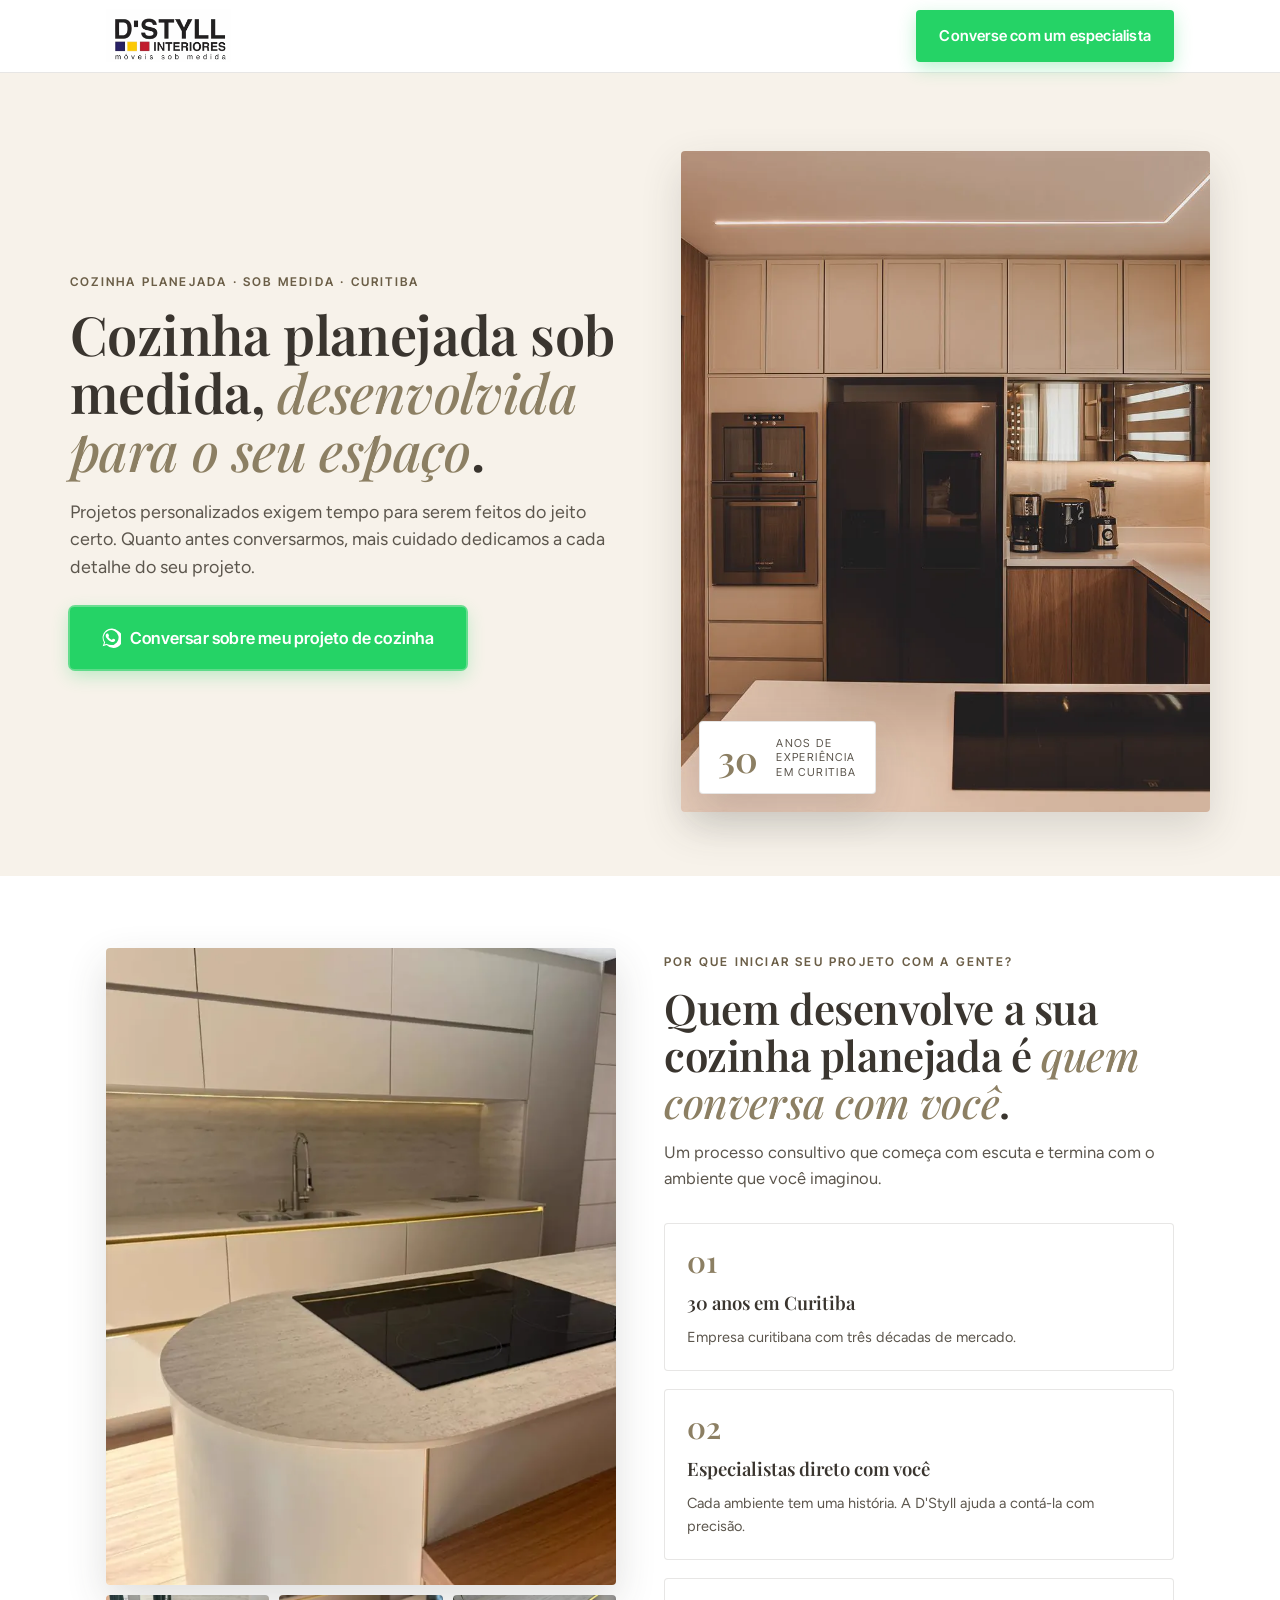
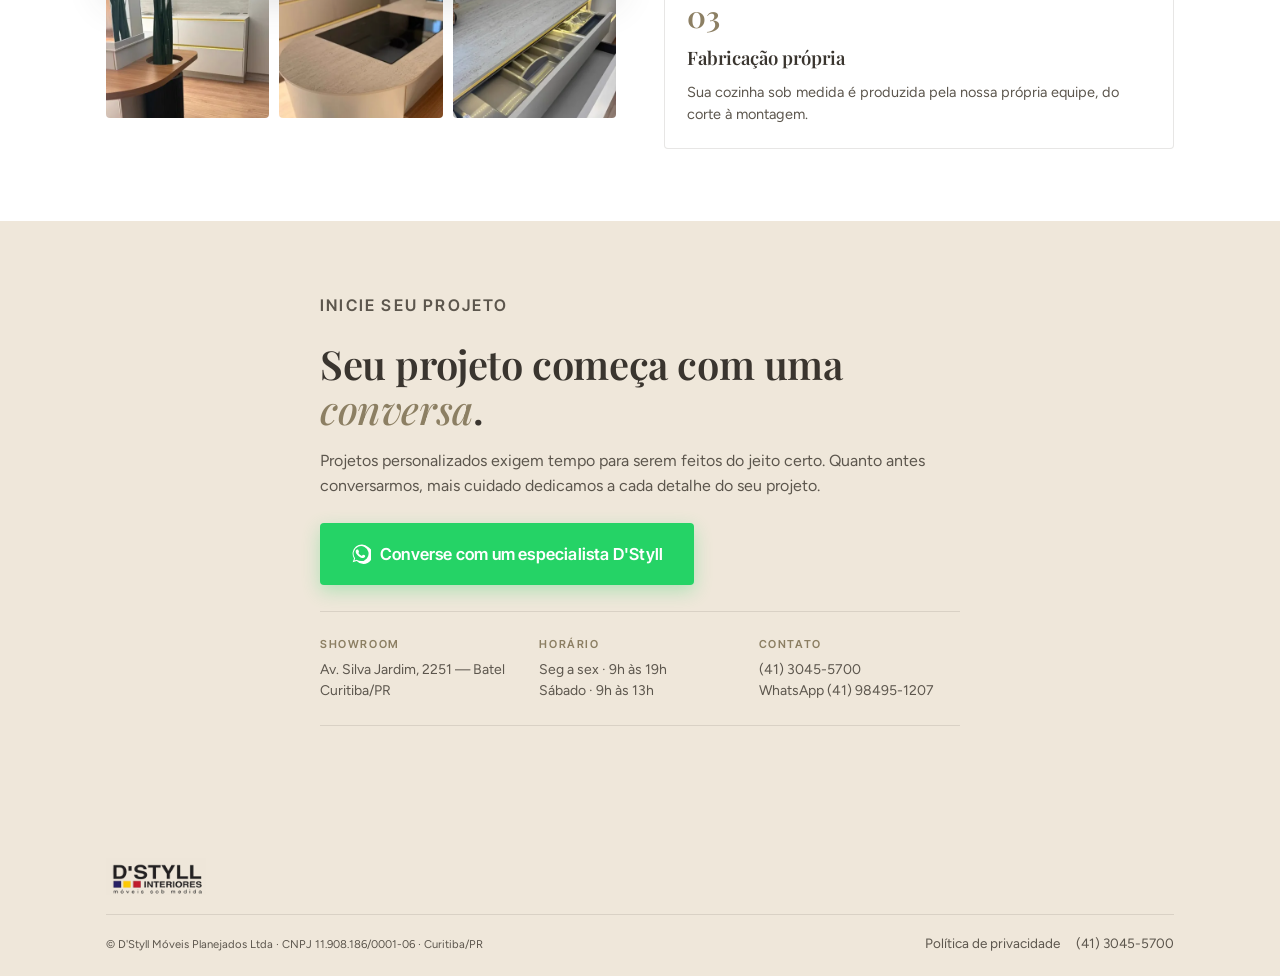
==== commit bfbf044c: "fix CLS: badge counter fixed-width (tabular-nums)" ====
--- a/cozinha-planejada-google/index.html
+++ b/cozinha-planejada-google/index.html
@@ -49,7 +49,7 @@
 .cta-pulse{position:relative}.cta-pulse::after{content:"";position:absolute;inset:-3px;border-radius:calc(var(--r) + 3px);border:2px solid rgba(37,211,102,.65);animation:ctaPulse 2.2s ease-out infinite;pointer-events:none;will-change:transform,opacity}@keyframes ctaPulse{0%{opacity:.7;transform:scale(1)}70%{opacity:0;transform:scale(1.18)}100%{opacity:0;transform:scale(1.18)}}
 .kicker{font-family:var(--f-ui);font-size:12px;font-weight:600;text-transform:uppercase;letter-spacing:2.2px;margin:0 0 14px;color:#6B5E47;display:inline-flex;align-items:center;gap:10px}.kicker::before{content:"";width:26px;height:2px;background:var(--fendi);display:inline-block}.kicker--plain::before{display:none}.kicker--lg{font-size:16px}
 .hero{background:var(--bege-2);padding:28px 0 0;overflow:hidden}.hero-grid{display:grid;gap:32px;grid-template-columns:1fr;align-items:center;padding:30px 0 48px}@media(min-width:960px){.hero-grid{grid-template-columns:1.05fr 1fr;gap:56px;padding:50px 0 64px}}.hero-text{max-width:600px}.hero h1{font-family:var(--f-display);font-weight:600;font-size:clamp(32px,5.6vw,54px);line-height:1.08;margin:0 0 18px;letter-spacing:-.6px;color:var(--ink)}.hero h1 em{font-style:italic;color:var(--fendi-2);font-weight:500}.hero .lead{font-size:clamp(16px,1.4vw,18px);line-height:1.55;max-width:54ch;color:var(--ink-soft);margin:0 0 26px}.hero-cta{display:flex;flex-wrap:wrap;gap:14px;align-items:center;margin-bottom:26px}.hero-trust{display:flex;gap:12px;align-items:center;padding-top:18px;border-top:1px solid var(--line)}.hero-trust .stars{color:var(--fendi-2);letter-spacing:2px;font-size:17px}.hero-trust p{margin:0;font-size:13.5px;color:var(--ink-soft);line-height:1.4}
-.hero-visual{position:relative}.hero-img{margin:0;overflow:hidden;border-radius:var(--r);aspect-ratio:4/5;box-shadow:var(--shadow-lg)}.hero-img img{width:100%;height:100%;object-fit:cover}.hero-img.ken img{animation:ken 18s ease-in-out infinite alternate;transform-origin:center 40%}@keyframes ken{0%{transform:scale(1.0)}100%{transform:scale(1.08)}}.hero-badge{position:absolute;left:18px;bottom:18px;background:var(--paper);color:var(--ink);padding:14px 18px;border-radius:var(--r);display:flex;align-items:center;gap:12px;box-shadow:var(--shadow-lg);border:1px solid var(--line);animation:floatBadge 4.6s ease-in-out infinite}@keyframes floatBadge{0%,100%{transform:translateY(0)}50%{transform:translateY(-6px)}}.hero-badge .num{font-family:var(--f-display);font-size:36px;font-weight:600;line-height:1;color:var(--fendi-2)}.hero-badge .lbl{font-family:var(--f-ui);font-size:11px;text-transform:uppercase;letter-spacing:1.4px;line-height:1.3;color:var(--ink-soft)}
+.hero-visual{position:relative}.hero-img{margin:0;overflow:hidden;border-radius:var(--r);aspect-ratio:4/5;box-shadow:var(--shadow-lg)}.hero-img img{width:100%;height:100%;object-fit:cover}.hero-img.ken img{animation:ken 18s ease-in-out infinite alternate;transform-origin:center 40%}@keyframes ken{0%{transform:scale(1.0)}100%{transform:scale(1.08)}}.hero-badge{position:absolute;left:18px;bottom:18px;background:var(--paper);color:var(--ink);padding:14px 18px;border-radius:var(--r);display:flex;align-items:center;gap:12px;box-shadow:var(--shadow-lg);border:1px solid var(--line);animation:floatBadge 4.6s ease-in-out infinite}@keyframes floatBadge{0%,100%{transform:translateY(0)}50%{transform:translateY(-6px)}}.hero-badge .num{font-family:var(--f-display);font-size:36px;font-weight:600;line-height:1;color:var(--fendi-2);display:inline-block;min-width:2ch;font-variant-numeric:tabular-nums}.hero-badge .lbl{font-family:var(--f-ui);font-size:11px;text-transform:uppercase;letter-spacing:1.4px;line-height:1.3;color:var(--ink-soft)}
 .scroll-progress{position:fixed;top:0;left:0;right:0;height:3px;background:linear-gradient(90deg,var(--fendi),var(--fendi-2));transform-origin:left center;transform:scaleX(0);z-index:99;pointer-events:none;transition:transform .08s linear}
 #lightbox{border:0;padding:0;background:rgba(58,53,47,.96);max-width:96vw;max-height:96vh;width:auto;height:auto;border-radius:var(--r);color:#fff}#lightbox::backdrop{background:rgba(58,53,47,.86)}#lightbox img{max-width:96vw;max-height:90vh;object-fit:contain}.lb-close{position:absolute;top:10px;right:14px;background:transparent;border:0;color:#fff;font-size:34px;line-height:1;cursor:pointer}
 .section{padding:72px 0}.section-bege{background:var(--bege)}.section-head{max-width:680px;margin:0 auto 44px;text-align:center}.section-head h2{font-family:var(--f-display);font-weight:600;font-size:clamp(28px,4.2vw,42px);line-height:1.12;letter-spacing:-.4px;margin:0 0 14px;color:var(--ink)}.section-head h2 em{font-style:italic;color:var(--fendi-2);font-weight:500}.section-sub{color:var(--ink-soft);font-size:16.5px;max-width:58ch;margin:0 auto;line-height:1.55}
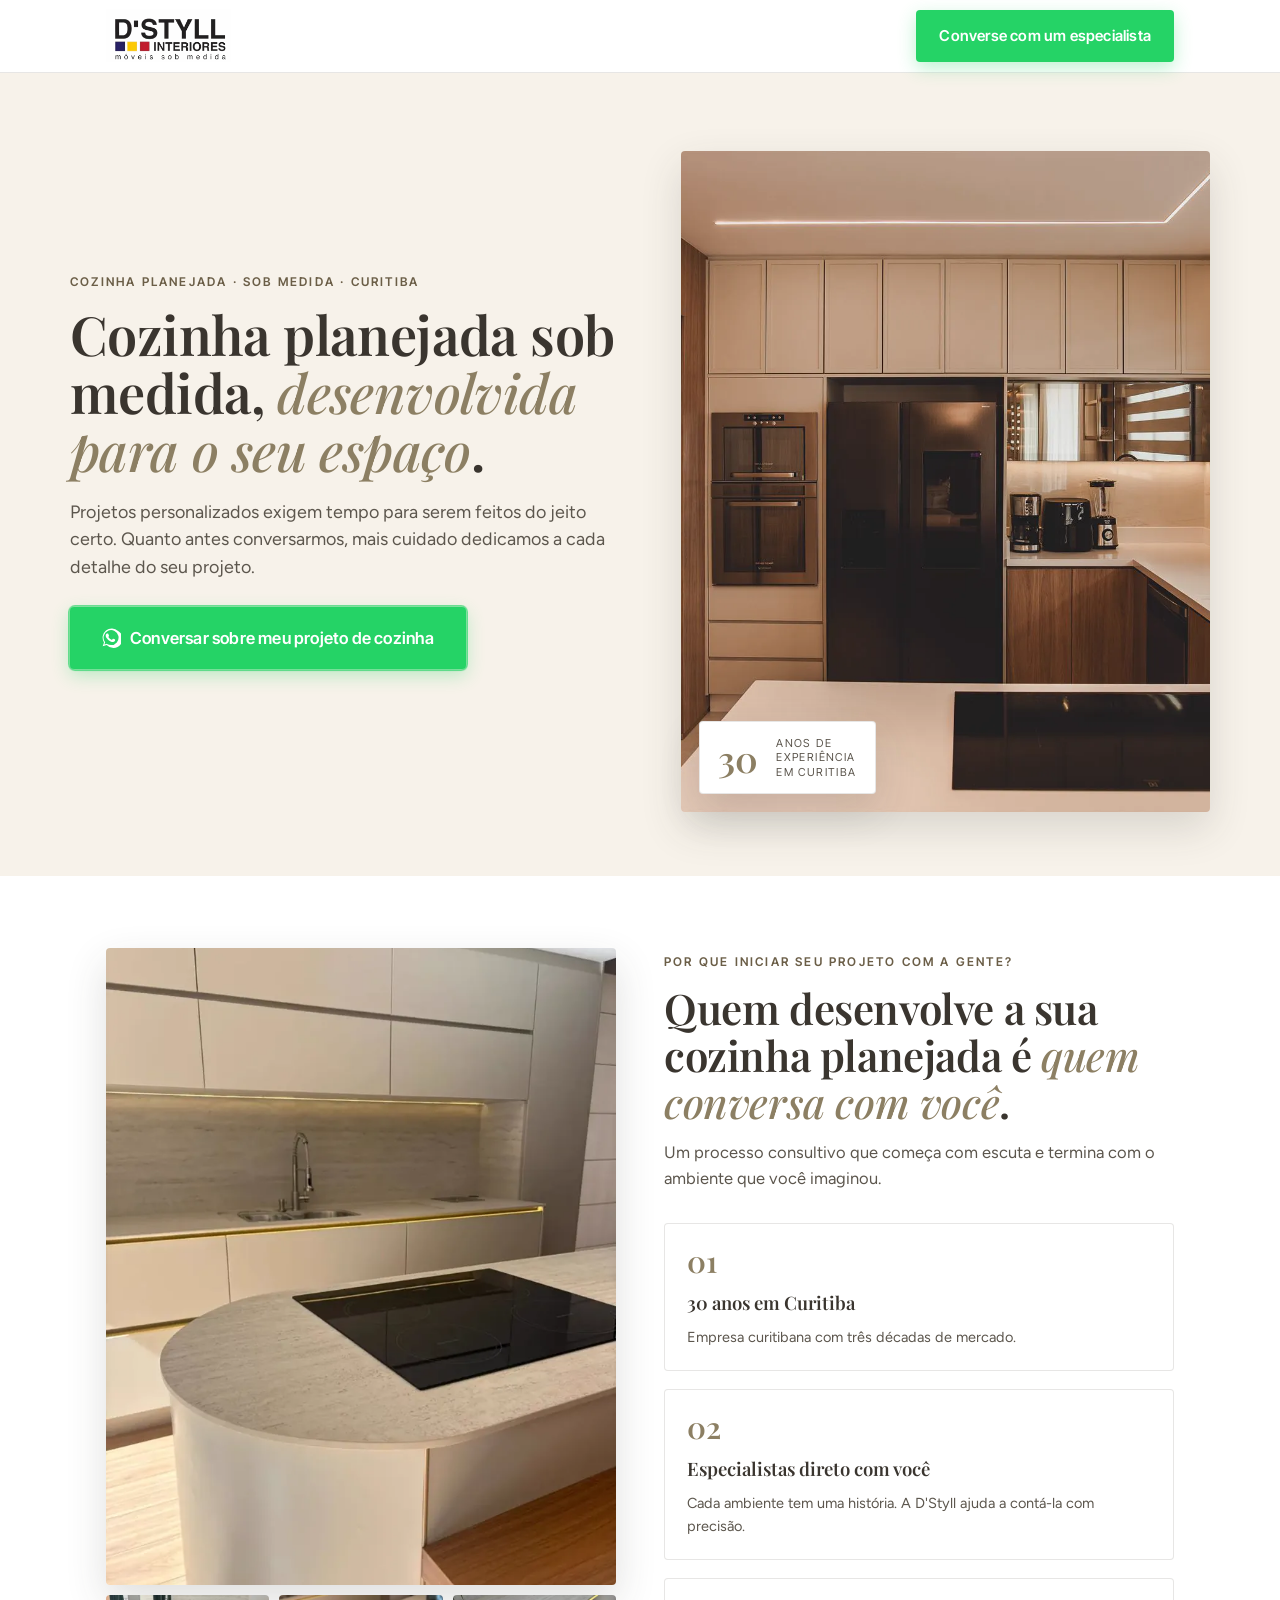
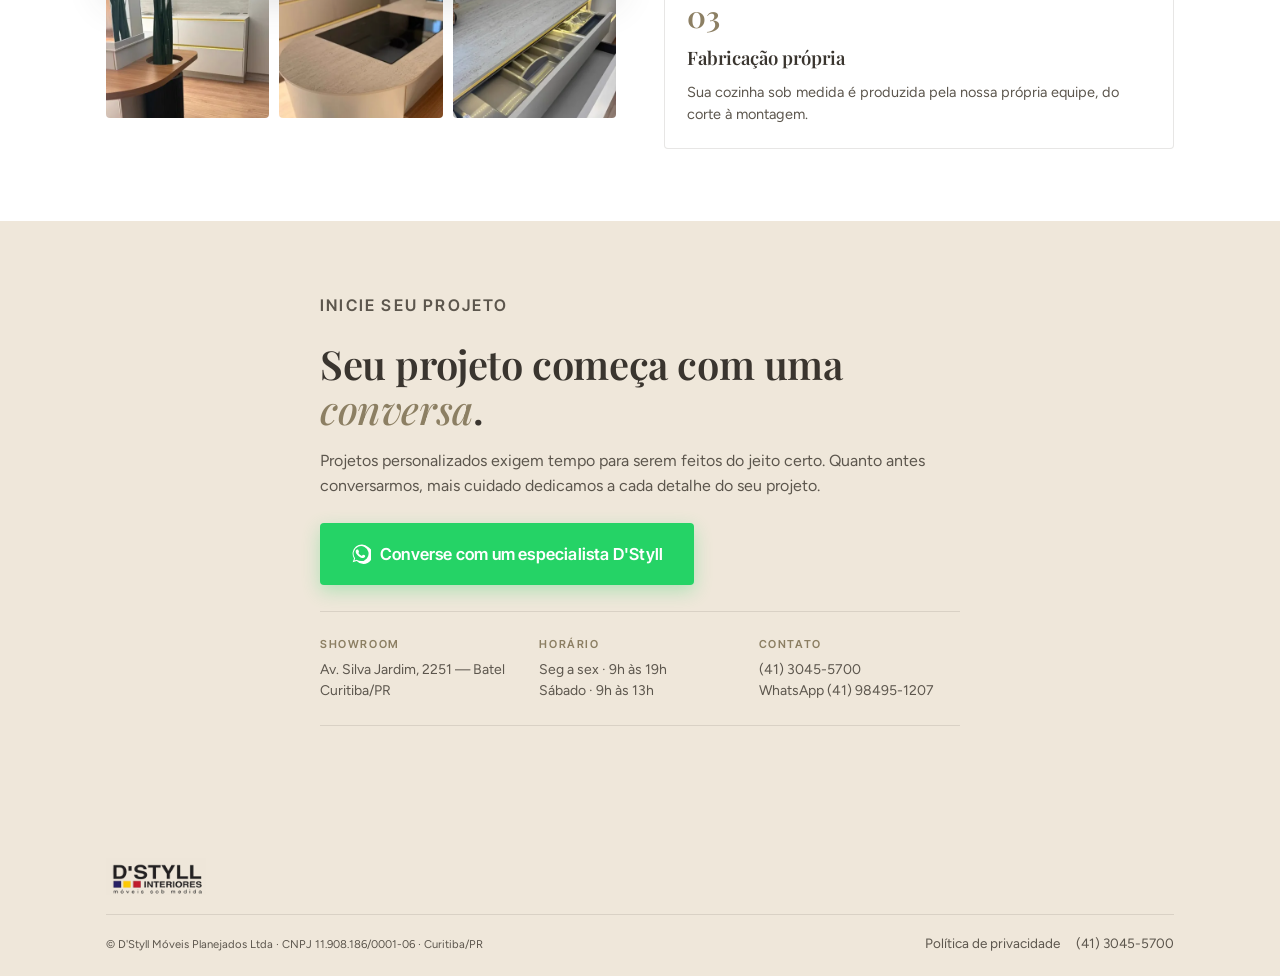
==== commit f1fe2e71: "fix CLS: font-display optional (avoid FOUT shift on hero badge)" ====
--- a/cozinha-planejada-google/index.html
+++ b/cozinha-planejada-google/index.html
@@ -36,9 +36,9 @@
 <link rel="preconnect" href="https://fonts.googleapis.com">
 <link rel="preconnect" href="https://fonts.gstatic.com" crossorigin>
 <link rel="preload" as="image" href="imagens/cozinha-showroom.webp" fetchpriority="high">
-<link rel="preload" as="style" href="https://fonts.googleapis.com/css2?family=Playfair+Display:ital,wght@0,500;0,600;0,700;1,500;1,600&family=Inter+Tight:wght@400;500;600;700&family=Figtree:wght@400;500;600;700&display=swap">
-<link href="https://fonts.googleapis.com/css2?family=Playfair+Display:ital,wght@0,500;0,600;0,700;1,500;1,600&family=Inter+Tight:wght@400;500;600;700&family=Figtree:wght@400;500;600;700&display=swap" rel="stylesheet" media="print" onload="this.media='all'">
-<noscript><link href="https://fonts.googleapis.com/css2?family=Playfair+Display:ital,wght@0,500;0,600;0,700;1,500;1,600&family=Inter+Tight:wght@400;500;600;700&family=Figtree:wght@400;500;600;700&display=swap" rel="stylesheet"></noscript>
+<link rel="preload" as="style" href="https://fonts.googleapis.com/css2?family=Playfair+Display:ital,wght@0,500;0,600;0,700;1,500;1,600&family=Inter+Tight:wght@400;500;600;700&family=Figtree:wght@400;500;600;700&display=optional">
+<link href="https://fonts.googleapis.com/css2?family=Playfair+Display:ital,wght@0,500;0,600;0,700;1,500;1,600&family=Inter+Tight:wght@400;500;600;700&family=Figtree:wght@400;500;600;700&display=optional" rel="stylesheet" media="print" onload="this.media='all'">
+<noscript><link href="https://fonts.googleapis.com/css2?family=Playfair+Display:ital,wght@0,500;0,600;0,700;1,500;1,600&family=Inter+Tight:wght@400;500;600;700&family=Figtree:wght@400;500;600;700&display=optional" rel="stylesheet"></noscript>
 <style>
 :root{--fendi:#A99A7C;--fendi-2:#8C7F63;--cinza:#6E6A64;--bege:#EFE7DA;--bege-2:#F7F2EA;--ink:#3A352F;--ink-soft:#5C564D;--paper:#FFFFFF;--line:rgba(58,53,47,.12);--wpp:#25D366;--wpp-2:#1FB955;--shadow:0 6px 22px rgba(58,53,47,.10);--shadow-lg:0 16px 40px rgba(58,53,47,.16);--r:4px;--container:1140px;--f-display:"Playfair Display",Georgia,serif;--f-ui:"Inter Tight",system-ui,-apple-system,"Segoe UI",Roboto,Arial,sans-serif;--f-body:"Figtree",system-ui,-apple-system,"Segoe UI",Roboto,Arial,sans-serif}
 *{box-sizing:border-box}html{scroll-behavior:smooth;-webkit-text-size-adjust:100%}body{margin:0;font-family:var(--f-body);font-size:16px;line-height:1.6;color:var(--ink);background:var(--paper);-webkit-font-smoothing:antialiased}img{max-width:100%;height:auto;display:block}a{color:inherit;text-decoration:none}ul{list-style:none;padding:0;margin:0}
